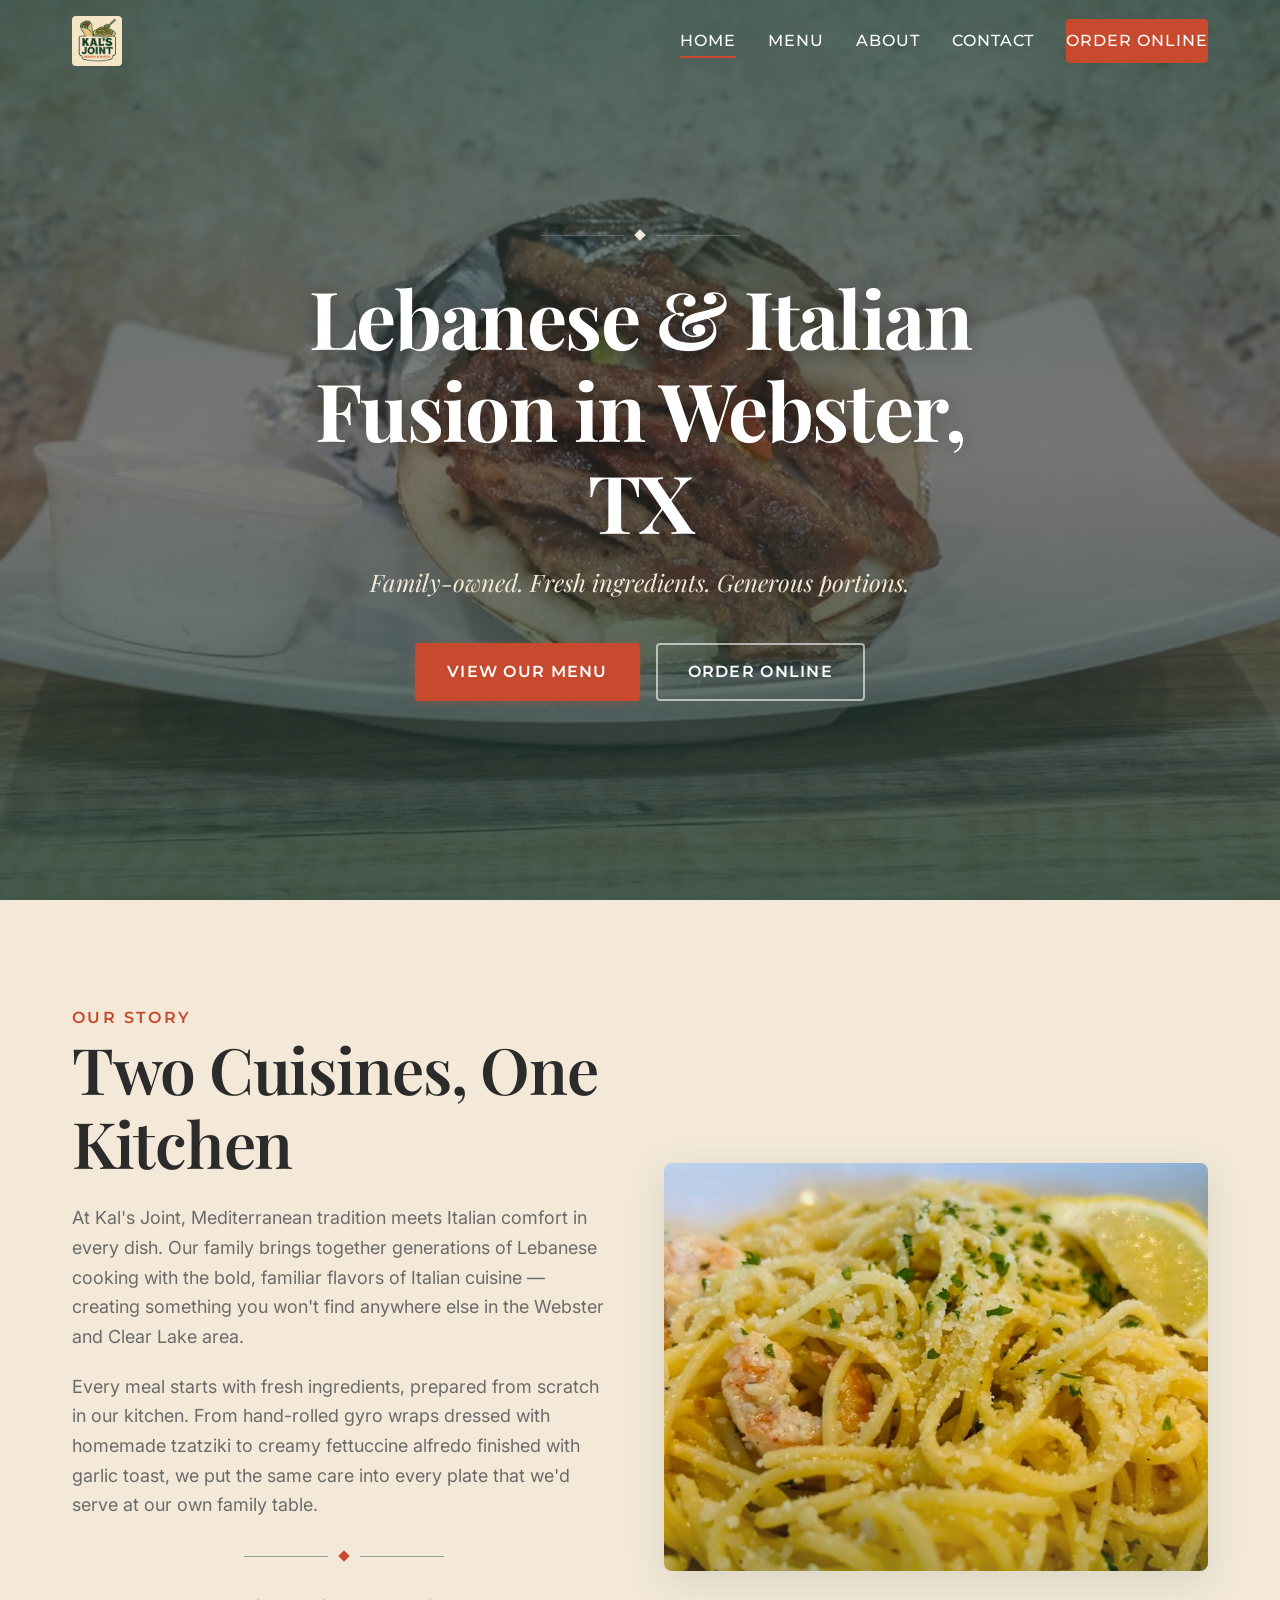
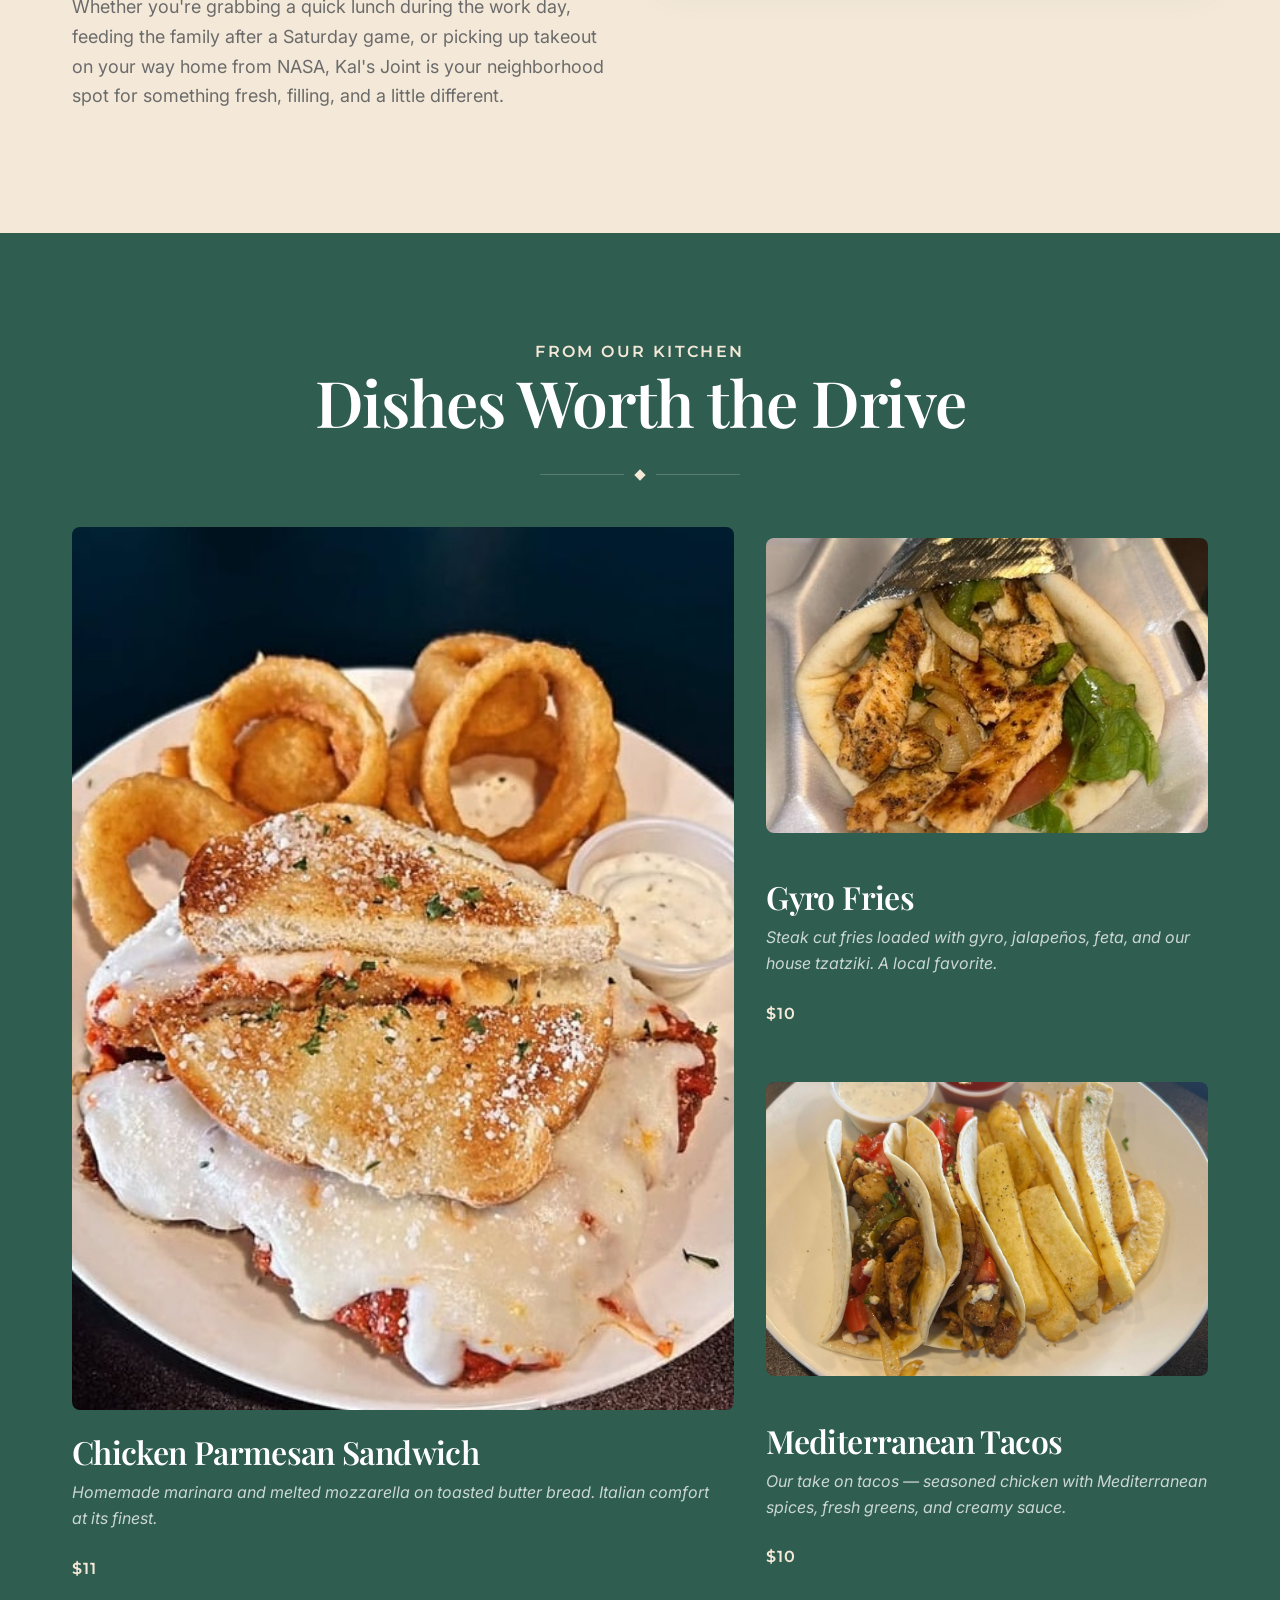
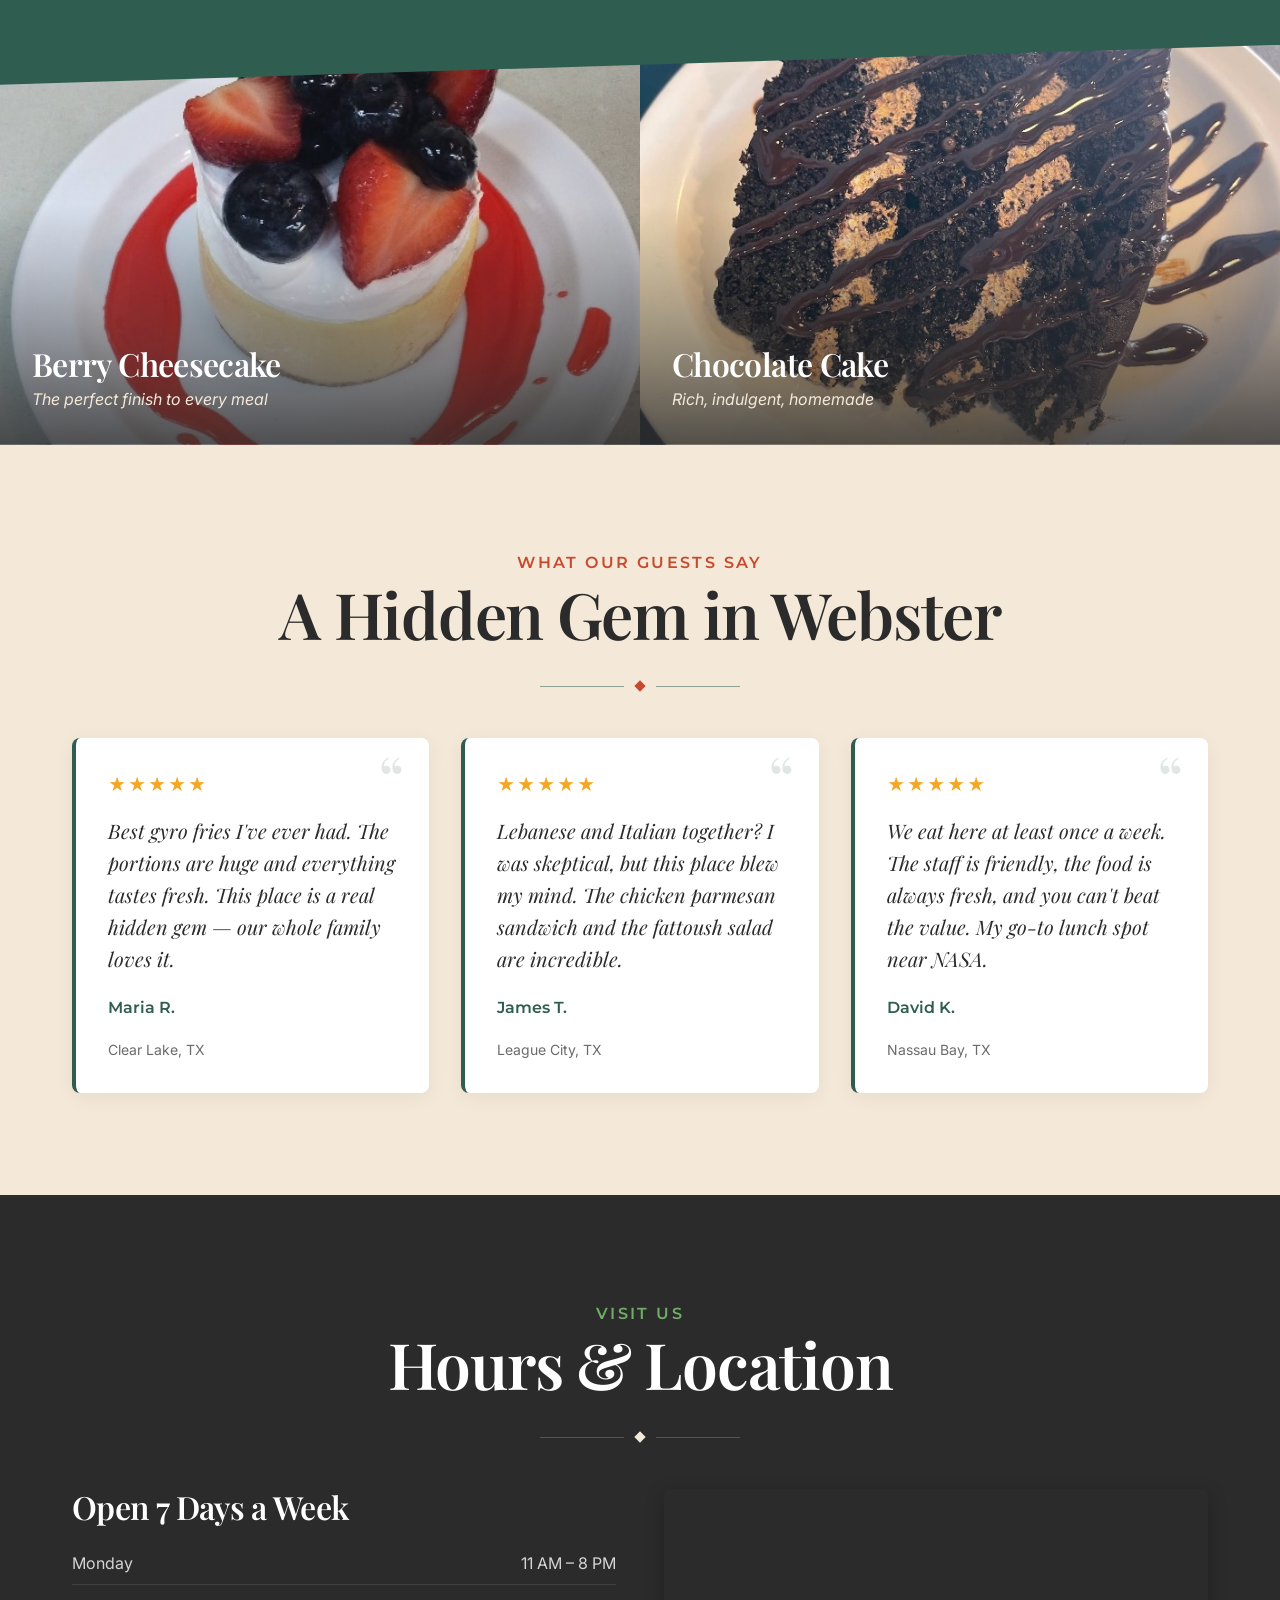
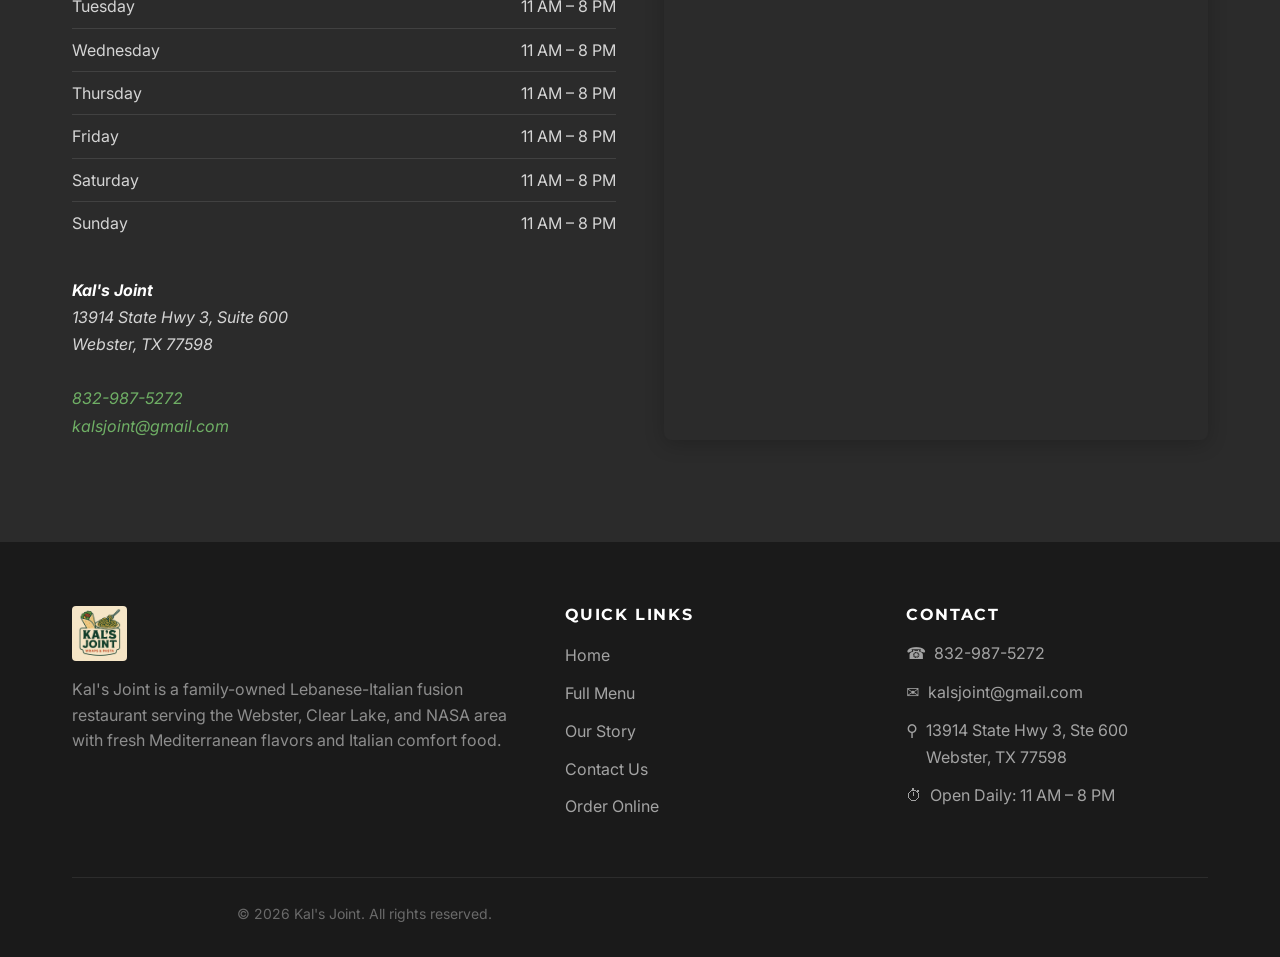
==== index.html @ 42f20104 "Initial build: Kal's Joint restaurant website Full multi-page site for Kal's Joint — a Lebanese-Ital" ====
<!DOCTYPE html>
<html lang="en">
<head>
  <meta charset="UTF-8">
  <meta name="viewport" content="width=device-width, initial-scale=1.0">
  <title>Kal's Joint | Lebanese & Italian Fusion - Webster, TX</title>
  <meta name="description" content="Kal's Joint is a family-owned Lebanese-Italian fusion restaurant in Webster, TX serving fresh Mediterranean wraps, pasta, gyro plates, and more. Open daily 11AM-8PM.">
  <meta name="robots" content="index, follow">
  <link rel="canonical" href="https://kalsjoint.com/">

  <!-- Open Graph -->
  <meta property="og:type" content="website">
  <meta property="og:title" content="Kal's Joint | Lebanese & Italian Fusion - Webster, TX">
  <meta property="og:description" content="Family-owned Lebanese-Italian fusion restaurant in Webster, TX. Fresh Mediterranean flavors and Italian comfort food. Open daily 11AM-8PM.">
  <meta property="og:image" content="images/food-5.jpg">
  <meta property="og:url" content="https://kalsjoint.com/">
  <meta property="og:site_name" content="Kal's Joint">

  <!-- Twitter Card -->
  <meta name="twitter:card" content="summary_large_image">
  <meta name="twitter:title" content="Kal's Joint | Lebanese & Italian Fusion - Webster, TX">
  <meta name="twitter:description" content="Family-owned Lebanese-Italian fusion restaurant in Webster, TX. Fresh Mediterranean flavors and Italian comfort food.">
  <meta name="twitter:image" content="images/food-5.jpg">

  <!-- Preload hero image -->
  <link rel="preload" as="image" href="images/food-5.jpg">

  <link rel="stylesheet" href="css/styles.css">

  <!-- Schema: Restaurant -->
  <script type="application/ld+json">
  {
    "@context": "https://schema.org",
    "@type": "Restaurant",
    "name": "Kal's Joint",
    "description": "Family-owned Lebanese-Italian fusion restaurant serving fresh Mediterranean wraps, pasta, gyro plates, and Italian comfort food in Webster, TX.",
    "url": "https://kalsjoint.com",
    "telephone": "+18329875272",
    "email": "kalsjoint@gmail.com",
    "servesCuisine": ["Lebanese", "Italian", "Mediterranean"],
    "address": {
      "@type": "PostalAddress",
      "streetAddress": "13914 State Hwy 3, Suite 600",
      "addressLocality": "Webster",
      "addressRegion": "TX",
      "postalCode": "77598",
      "addressCountry": "US"
    },
    "geo": {
      "@type": "GeoCoordinates",
      "latitude": "29.5297",
      "longitude": "-95.1187"
    },
    "areaServed": ["Webster", "Clear Lake", "League City", "Friendswood", "Nassau Bay", "Seabrook", "Kemah"],
    "openingHoursSpecification": [
      {
        "@type": "OpeningHoursSpecification",
        "dayOfWeek": ["Monday", "Tuesday", "Wednesday", "Thursday", "Friday", "Saturday", "Sunday"],
        "opens": "11:00",
        "closes": "20:00"
      }
    ],
    "priceRange": "$$",
    "image": "images/food-5.jpg"
  }
  </script>
</head>
<body>

  <a href="#main" class="skip-link">Skip to main content</a>

  <!-- NAVIGATION -->
  <header class="site-header" role="banner">
    <div class="container">
      <nav class="nav-inner" aria-label="Main navigation">
        <a href="index.html" class="nav-logo">
          <img src="images/logo.jpg" alt="Kal's Joint logo" width="50" height="50">
        </a>
        <div class="nav-links" id="navLinks">
          <a href="index.html" class="active">Home</a>
          <a href="menu.html">Menu</a>
          <a href="about.html">About</a>
          <a href="contact.html">Contact</a>
          <a href="#" class="nav-cta">Order Online</a>
        </div>
        <button class="nav-toggle" id="navToggle" aria-label="Toggle navigation menu" aria-expanded="false">
          <span></span>
        </button>
      </nav>
    </div>
  </header>
  <div class="nav-overlay" id="navOverlay"></div>

  <main id="main">

    <!-- HERO -->
    <section class="hero" aria-label="Welcome to Kal's Joint">
      <div class="hero-bg" style="background-image: url('images/food-5.jpg');" role="img" aria-label="Gyro wrap from Kal's Joint"></div>
      <div class="hero-content">
        <div class="ornament ornament--light" aria-hidden="true">
          <div class="ornament-diamond"></div>
        </div>
        <h1>Lebanese &amp; Italian Fusion in Webster, TX</h1>
        <p class="hero-tagline">Family-owned. Fresh ingredients. Generous portions.</p>
        <div class="hero-buttons">
          <a href="menu.html" class="btn btn-primary">View Our Menu</a>
          <a href="#" class="btn btn-secondary">Order Online</a>
        </div>
      </div>
    </section>

    <!-- TWO CUISINES, ONE KITCHEN -->
    <section class="section-cream section-textured" aria-labelledby="two-cuisines-heading">
      <div class="container">
        <div class="two-cuisines-grid reveal">
          <div class="two-cuisines-text">
            <span class="section-subtitle">Our Story</span>
            <h2 id="two-cuisines-heading">Two Cuisines, One Kitchen</h2>
            <p>At Kal's Joint, Mediterranean tradition meets Italian comfort in every dish. Our family brings together generations of Lebanese cooking with the bold, familiar flavors of Italian cuisine — creating something you won't find anywhere else in the Webster and Clear Lake area.</p>
            <p>Every meal starts with fresh ingredients, prepared from scratch in our kitchen. From hand-rolled gyro wraps dressed with homemade tzatziki to creamy fettuccine alfredo finished with garlic toast, we put the same care into every plate that we'd serve at our own family table.</p>
            <div class="ornament" aria-hidden="true">
              <div class="ornament-diamond"></div>
            </div>
            <p>Whether you're grabbing a quick lunch during the work day, feeding the family after a Saturday game, or picking up takeout on your way home from NASA, Kal's Joint is your neighborhood spot for something fresh, filling, and a little different.</p>
          </div>
          <div class="two-cuisines-image">
            <img src="images/food-7.jpg" alt="Creamy pasta dish showcasing Kal's Joint Italian fusion cuisine" width="600" height="450" loading="lazy">
          </div>
        </div>
      </div>
    </section>

    <!-- FEATURED DISHES -->
    <section class="section-dark" aria-labelledby="featured-heading">
      <div class="container">
        <div class="section-head" style="text-align: center;">
          <span class="section-subtitle">From Our Kitchen</span>
          <h2 id="featured-heading">Dishes Worth the Drive</h2>
          <div class="ornament ornament--light" aria-hidden="true">
            <div class="ornament-diamond"></div>
          </div>
        </div>
        <div class="featured-dishes">
          <!-- Large featured dish -->
          <article class="featured-dish reveal">
            <div class="featured-dish-image">
              <img src="images/food-4.jpg" alt="Chicken parmesan sandwich with homemade marinara and melted mozzarella on butter bread" width="700" height="500" loading="lazy">
            </div>
            <div class="featured-dish-info">
              <h3>Chicken Parmesan Sandwich</h3>
              <p>Homemade marinara and melted mozzarella on toasted butter bread. Italian comfort at its finest.</p>
              <span class="featured-dish-price">$11</span>
            </div>
          </article>
          <!-- Smaller dishes -->
          <article class="featured-dish reveal">
            <div class="featured-dish-image">
              <img src="images/food-6.jpg" alt="Gyro fries topped with lamb and beef, jalapeños, feta cheese and tzatziki sauce" width="500" height="350" loading="lazy">
            </div>
            <div class="featured-dish-info">
              <h3>Gyro Fries</h3>
              <p>Steak cut fries loaded with gyro, jalapeños, feta, and our house tzatziki. A local favorite.</p>
              <span class="featured-dish-price">$10</span>
            </div>
          </article>
          <article class="featured-dish reveal">
            <div class="featured-dish-image">
              <img src="images/food-1.jpg" alt="Chicken tacos with fresh toppings from Kal's Joint" width="500" height="350" loading="lazy">
            </div>
            <div class="featured-dish-info">
              <h3>Mediterranean Tacos</h3>
              <p>Our take on tacos — seasoned chicken with Mediterranean spices, fresh greens, and creamy sauce.</p>
              <span class="featured-dish-price">$10</span>
            </div>
          </article>
        </div>
      </div>
    </section>

    <!-- DESSERT CALLOUT BANNER -->
    <section class="dessert-banner section-diagonal-top" aria-labelledby="dessert-heading">
      <h2 id="dessert-heading" class="visually-hidden" style="position:absolute;width:1px;height:1px;overflow:hidden;clip:rect(0,0,0,0);">Desserts at Kal's Joint</h2>
      <div class="dessert-banner-inner">
        <div class="dessert-card">
          <img src="images/dessert-1.jpg" alt="Berry cheesecake with fresh strawberries and blueberry topping" width="600" height="400" loading="lazy">
          <div class="dessert-card-overlay">
            <h3>Berry Cheesecake</h3>
            <p>The perfect finish to every meal</p>
          </div>
        </div>
        <div class="dessert-card">
          <img src="images/dessert-2.jpg" alt="Rich chocolate layer cake with chocolate frosting" width="600" height="400" loading="lazy">
          <div class="dessert-card-overlay">
            <h3>Chocolate Cake</h3>
            <p>Rich, indulgent, homemade</p>
          </div>
        </div>
      </div>
    </section>

    <!-- REVIEWS -->
    <section class="section-cream section-textured" aria-labelledby="reviews-heading">
      <div class="container">
        <div class="section-head" style="text-align: center;">
          <span class="section-subtitle">What Our Guests Say</span>
          <h2 id="reviews-heading">A Hidden Gem in Webster</h2>
          <div class="ornament" aria-hidden="true">
            <div class="ornament-diamond"></div>
          </div>
        </div>
        <div class="reviews-grid">
          <article class="review-card reveal">
            <div class="review-stars" aria-label="5 out of 5 stars">
              <span class="review-star" aria-hidden="true">&#9733;</span>
              <span class="review-star" aria-hidden="true">&#9733;</span>
              <span class="review-star" aria-hidden="true">&#9733;</span>
              <span class="review-star" aria-hidden="true">&#9733;</span>
              <span class="review-star" aria-hidden="true">&#9733;</span>
            </div>
            <p class="review-text">Best gyro fries I've ever had. The portions are huge and everything tastes fresh. This place is a real hidden gem — our whole family loves it.</p>
            <p class="review-author">Maria R.</p>
            <p class="review-location">Clear Lake, TX</p>
          </article>
          <article class="review-card reveal">
            <div class="review-stars" aria-label="5 out of 5 stars">
              <span class="review-star" aria-hidden="true">&#9733;</span>
              <span class="review-star" aria-hidden="true">&#9733;</span>
              <span class="review-star" aria-hidden="true">&#9733;</span>
              <span class="review-star" aria-hidden="true">&#9733;</span>
              <span class="review-star" aria-hidden="true">&#9733;</span>
            </div>
            <p class="review-text">Lebanese and Italian together? I was skeptical, but this place blew my mind. The chicken parmesan sandwich and the fattoush salad are incredible.</p>
            <p class="review-author">James T.</p>
            <p class="review-location">League City, TX</p>
          </article>
          <article class="review-card reveal">
            <div class="review-stars" aria-label="5 out of 5 stars">
              <span class="review-star" aria-hidden="true">&#9733;</span>
              <span class="review-star" aria-hidden="true">&#9733;</span>
              <span class="review-star" aria-hidden="true">&#9733;</span>
              <span class="review-star" aria-hidden="true">&#9733;</span>
              <span class="review-star" aria-hidden="true">&#9733;</span>
            </div>
            <p class="review-text">We eat here at least once a week. The staff is friendly, the food is always fresh, and you can't beat the value. My go-to lunch spot near NASA.</p>
            <p class="review-author">David K.</p>
            <p class="review-location">Nassau Bay, TX</p>
          </article>
        </div>
      </div>
    </section>

    <!-- HOURS & LOCATION -->
    <section class="section-charcoal" aria-labelledby="location-heading">
      <div class="container">
        <div class="section-head" style="text-align: center;">
          <span class="section-subtitle">Visit Us</span>
          <h2 id="location-heading">Hours &amp; Location</h2>
          <div class="ornament ornament--light" aria-hidden="true">
            <div class="ornament-diamond"></div>
          </div>
        </div>
        <div class="location-grid reveal">
          <div class="location-info">
            <h3>Open 7 Days a Week</h3>
            <div class="hours-list">
              <div class="hours-item">
                <span>Monday</span>
                <time datetime="11:00/20:00">11 AM – 8 PM</time>
              </div>
              <div class="hours-item">
                <span>Tuesday</span>
                <time datetime="11:00/20:00">11 AM – 8 PM</time>
              </div>
              <div class="hours-item">
                <span>Wednesday</span>
                <time datetime="11:00/20:00">11 AM – 8 PM</time>
              </div>
              <div class="hours-item">
                <span>Thursday</span>
                <time datetime="11:00/20:00">11 AM – 8 PM</time>
              </div>
              <div class="hours-item">
                <span>Friday</span>
                <time datetime="11:00/20:00">11 AM – 8 PM</time>
              </div>
              <div class="hours-item">
                <span>Saturday</span>
                <time datetime="11:00/20:00">11 AM – 8 PM</time>
              </div>
              <div class="hours-item">
                <span>Sunday</span>
                <time datetime="11:00/20:00">11 AM – 8 PM</time>
              </div>
            </div>
            <address class="location-address">
              <strong style="color: #fff;">Kal's Joint</strong><br>
              13914 State Hwy 3, Suite 600<br>
              Webster, TX 77598<br><br>
              <a href="tel:+18329875272">832-987-5272</a><br>
              <a href="mailto:kalsjoint@gmail.com">kalsjoint@gmail.com</a>
            </address>
          </div>
          <div class="location-map">
            <iframe
              src="https://www.google.com/maps/embed?pb=!1m18!1m12!1m3!1d3473.5!2d-95.1187!3d29.5297!2m3!1f0!2f0!3f0!3m2!1i1024!2i768!4f13.1!3m3!1m2!1s0x0%3A0x0!2zMjnCsDMxJzQ3LjAiTiA5NcKwMDcnMDcuMyJX!5e0!3m2!1sen!2sus!4v1"
              allowfullscreen=""
              loading="lazy"
              referrerpolicy="no-referrer-when-downgrade"
              title="Kal's Joint location on Google Maps">
            </iframe>
          </div>
        </div>
      </div>
    </section>

  </main>

  <!-- FOOTER -->
  <footer class="site-footer" role="contentinfo">
    <div class="container">
      <div class="footer-grid">
        <div class="footer-brand">
          <img src="images/logo.jpg" alt="Kal's Joint logo" width="55" height="55">
          <p>Kal's Joint is a family-owned Lebanese-Italian fusion restaurant serving the Webster, Clear Lake, and NASA area with fresh Mediterranean flavors and Italian comfort food.</p>
        </div>
        <div>
          <h4 class="footer-heading">Quick Links</h4>
          <ul class="footer-links">
            <li><a href="index.html">Home</a></li>
            <li><a href="menu.html">Full Menu</a></li>
            <li><a href="about.html">Our Story</a></li>
            <li><a href="contact.html">Contact Us</a></li>
            <li><a href="#">Order Online</a></li>
          </ul>
        </div>
        <div>
          <h4 class="footer-heading">Contact</h4>
          <div class="footer-contact-item">
            <span>&#9742;</span>
            <a href="tel:+18329875272">832-987-5272</a>
          </div>
          <div class="footer-contact-item">
            <span>&#9993;</span>
            <a href="mailto:kalsjoint@gmail.com">kalsjoint@gmail.com</a>
          </div>
          <div class="footer-contact-item">
            <span>&#9906;</span>
            <span>13914 State Hwy 3, Ste 600<br>Webster, TX 77598</span>
          </div>
          <div class="footer-contact-item">
            <span>&#9201;</span>
            <span>Open Daily: 11 AM – 8 PM</span>
          </div>
        </div>
      </div>
      <div class="footer-bottom">
        <p>&copy; 2026 Kal's Joint. All rights reserved.</p>
      </div>
    </div>
  </footer>

  <script src="js/main.js" defer></script>
</body>
</html>
---- css/styles.css ----
/* ============================================
   DESIGN DECISIONS — Kal's Joint
   ============================================
   Typography:  Playfair Display (display/headings) + Inter (body) + Montserrat (nav/buttons)
                Client brand fonts — Playfair Display is the primary visual driver.
                Module C permits a third decorative font for restaurant personality.

   Signature:   Mediterranean ornamental divider — a thin horizontal rule with a
                small rotated diamond (lozenge) in the center, rendered in olive green
                and tomato rust. Evokes Mediterranean tile work. Appears between
                major sections and as a decorative element in headers and menus.

   Rhythm:      Section 1 (Hero): Full-bleed food photo, dark gradient overlay with green tint
                Section 2 (Two Cuisines): Warm cream bg with subtle dot texture, editorial two-col
                Section 3 (Featured Dishes): Dark olive green bg, asymmetric editorial layout
                Section 4 (Dessert Callout): Full-bleed image banner, diagonal clip-path top edge
                Section 5 (Reviews): Light cream bg, large serif quotes, subtle texture
                Section 6 (Hours & Location): Dark charcoal bg with green accents, map embed
                Section 7 (Footer): Darkest shade, multi-column

   Hero:        Photo overlay — full-bleed food-5.jpg, gradient overlay with
                Mediterranean green tint, center-aligned text (Module C permits
                center-aligned short text for atmosphere), two differentiated CTAs

   Colors:      Dominant: #2F5D50 (olive green — dark sections, hero tint, footer)
                Supporting: #F4E9D8 (warm cream — light section backgrounds)
                Accent: #C74A2E (tomato rust — CTAs, highlights, links only)
                Supporting: #6FAF65 (herb green — small accents, hover states)
                Text: #2B2B2B (charcoal — never pure black)
   ============================================ */

/* ----------------------------------------
   GOOGLE FONTS
   ---------------------------------------- */
@import url('https://fonts.googleapis.com/css2?family=Inter:wght@400;500;600&family=Montserrat:wght@500;600;700&family=Playfair+Display:ital,wght@0,400;0,600;0,700;1,400;1,600&display=swap');

/* ----------------------------------------
   CUSTOM PROPERTIES
   ---------------------------------------- */
:root {
  /* Brand colors */
  --color-primary: #2F5D50;
  --color-primary-dark: #1E3F36;
  --color-primary-light: #3A7566;
  --color-secondary: #F4E9D8;
  --color-secondary-dark: #E8D8C0;
  --color-accent: #C74A2E;
  --color-accent-dark: #A83D25;
  --color-herb: #6FAF65;
  --color-dark: #2B2B2B;
  --color-light: #FAF7F2;
  --color-gray: #6B6B6B;
  --color-bg-alt: #F0E4D0;

  /* Typography scale (clamp responsive) */
  --text-xs: clamp(0.75rem, 0.7rem + 0.25vw, 0.875rem);
  --text-sm: clamp(0.875rem, 0.8rem + 0.35vw, 1rem);
  --text-base: clamp(1rem, 0.9rem + 0.5vw, 1.125rem);
  --text-lg: clamp(1.125rem, 1rem + 0.6vw, 1.25rem);
  --text-xl: clamp(1.25rem, 1.1rem + 0.75vw, 1.5rem);
  --text-2xl: clamp(1.5rem, 1.2rem + 1.5vw, 2rem);
  --text-3xl: clamp(2rem, 1.5rem + 2.5vw, 3rem);
  --text-4xl: clamp(2.5rem, 1.8rem + 3.5vw, 4rem);
  --text-5xl: clamp(3rem, 2rem + 4vw, 5rem);

  /* Font families */
  --font-display: 'Playfair Display', Georgia, serif;
  --font-body: 'Inter', system-ui, sans-serif;
  --font-nav: 'Montserrat', system-ui, sans-serif;

  /* Spacing */
  --section-pad: clamp(60px, 8vw, 120px);
  --container-width: 1200px;
  --container-pad: clamp(1.25rem, 4vw, 2rem);
}

/* ----------------------------------------
   RESET & BASE
   ---------------------------------------- */
*,
*::before,
*::after {
  box-sizing: border-box;
  margin: 0;
  padding: 0;
}

html {
  scroll-behavior: smooth;
  -webkit-text-size-adjust: 100%;
}

body {
  font-family: var(--font-body);
  font-size: var(--text-base);
  font-weight: 400;
  line-height: 1.65;
  color: var(--color-dark);
  background-color: var(--color-light);
  overflow-x: hidden;
  -webkit-font-smoothing: antialiased;
  -moz-osx-font-smoothing: grayscale;
}

img {
  max-width: 100%;
  height: auto;
  display: block;
}

a {
  color: var(--color-accent);
  text-decoration: none;
  transition: color 0.25s ease;
}

a:hover {
  color: var(--color-accent-dark);
}

button {
  cursor: pointer;
  border: none;
  font-family: var(--font-nav);
}

ul, ol {
  list-style: none;
}

/* ----------------------------------------
   SKIP LINK (Accessibility)
   ---------------------------------------- */
.skip-link {
  position: absolute;
  top: -100%;
  left: 1rem;
  background: var(--color-primary);
  color: #fff;
  padding: 0.75rem 1.5rem;
  border-radius: 0 0 4px 4px;
  z-index: 10000;
  font-family: var(--font-nav);
  font-size: var(--text-sm);
  font-weight: 600;
}

.skip-link:focus {
  top: 0;
}

/* ----------------------------------------
   TYPOGRAPHY
   ---------------------------------------- */
h1, h2, h3, h4, h5, h6 {
  font-family: var(--font-display);
  color: var(--color-dark);
  line-height: 1.15;
  letter-spacing: -0.02em;
  font-weight: 700;
}

h1 {
  font-size: var(--text-5xl);
}

h2 {
  font-size: var(--text-4xl);
  font-weight: 600;
}

h3 {
  font-size: var(--text-2xl);
  font-weight: 600;
}

h4 {
  font-size: var(--text-xl);
  font-weight: 600;
}

p {
  max-width: 65ch;
  margin-bottom: 1em;
}

p:last-child {
  margin-bottom: 0;
}

.section-subtitle {
  font-size: var(--text-sm);
  font-family: var(--font-nav);
  font-weight: 600;
  text-transform: uppercase;
  letter-spacing: 0.15em;
  color: var(--color-accent);
  margin-bottom: 0.75rem;
}

/* ----------------------------------------
   CONTAINER
   ---------------------------------------- */
.container {
  width: 100%;
  max-width: var(--container-width);
  margin: 0 auto;
  padding: 0 var(--container-pad);
}

/* ----------------------------------------
   BUTTONS
   ---------------------------------------- */
.btn {
  display: inline-flex;
  align-items: center;
  justify-content: center;
  font-family: var(--font-nav);
  font-weight: 600;
  font-size: var(--text-sm);
  padding: 1rem 2rem;
  border-radius: 4px;
  transition: all 0.3s ease;
  text-transform: uppercase;
  letter-spacing: 0.08em;
  min-height: 48px;
  min-width: 44px;
}

.btn-primary {
  background: var(--color-accent);
  color: #fff;
  box-shadow: 0 2px 8px rgba(199, 74, 46, 0.3);
}

.btn-primary:hover {
  background: var(--color-accent-dark);
  color: #fff;
  transform: translateY(-2px);
  box-shadow: 0 4px 16px rgba(199, 74, 46, 0.4);
}

.btn-secondary {
  background: transparent;
  color: #fff;
  border: 2px solid rgba(255, 255, 255, 0.6);
  padding: calc(1rem - 2px) calc(2rem - 2px);
}

.btn-secondary:hover {
  background: rgba(255, 255, 255, 0.1);
  border-color: #fff;
  color: #fff;
}

.btn-dark {
  background: var(--color-primary);
  color: #fff;
}

.btn-dark:hover {
  background: var(--color-primary-dark);
  color: #fff;
  transform: translateY(-2px);
}

.btn-outline {
  background: transparent;
  color: var(--color-accent);
  border: 2px solid var(--color-accent);
  padding: calc(1rem - 2px) calc(2rem - 2px);
}

.btn-outline:hover {
  background: var(--color-accent);
  color: #fff;
}

/* ----------------------------------------
   ORNAMENTAL DIVIDER (Visual Signature)
   Mediterranean-inspired decorative rule
   with diamond lozenge center
   ---------------------------------------- */
.ornament {
  display: flex;
  align-items: center;
  justify-content: center;
  gap: 0.75rem;
  margin: 2rem auto;
  width: 100%;
  max-width: 200px;
}

.ornament::before,
.ornament::after {
  content: '';
  flex: 1;
  height: 1px;
  background: var(--color-primary);
  opacity: 0.5;
}

.ornament-diamond {
  width: 8px;
  height: 8px;
  background: var(--color-accent);
  transform: rotate(45deg);
  flex-shrink: 0;
}

.ornament--light::before,
.ornament--light::after {
  background: rgba(255, 255, 255, 0.4);
}

.ornament--light .ornament-diamond {
  background: var(--color-secondary);
}

/* Ornament used as section separator */
.section-ornament {
  padding: 0;
  margin: 0 auto;
  position: relative;
  z-index: 2;
}

/* ----------------------------------------
   NAVIGATION
   ---------------------------------------- */
.site-header {
  position: fixed;
  top: 0;
  left: 0;
  right: 0;
  z-index: 1000;
  padding: 1rem 0;
  transition: all 0.35s ease;
}

.site-header.scrolled {
  background: rgba(30, 63, 54, 0.97);
  backdrop-filter: blur(10px);
  padding: 0.6rem 0;
  box-shadow: 0 2px 20px rgba(0, 0, 0, 0.15);
}

.nav-inner {
  display: flex;
  align-items: center;
  justify-content: space-between;
}

.nav-logo img {
  height: 50px;
  width: auto;
  border-radius: 4px;
}

.site-header.scrolled .nav-logo img {
  height: 40px;
}

.nav-links {
  display: flex;
  align-items: center;
  gap: 2rem;
}

.nav-links a {
  font-family: var(--font-nav);
  font-size: var(--text-sm);
  font-weight: 500;
  color: #fff;
  text-transform: uppercase;
  letter-spacing: 0.06em;
  position: relative;
  padding: 0.25rem 0;
}

.nav-links a::after {
  content: '';
  position: absolute;
  bottom: 0;
  left: 0;
  width: 0;
  height: 2px;
  background: var(--color-accent);
  transition: width 0.3s ease;
}

.nav-links a:hover::after,
.nav-links a.active::after {
  width: 100%;
}

.nav-links a:hover {
  color: #fff;
}

.nav-cta {
  font-family: var(--font-nav);
  font-size: var(--text-xs);
  font-weight: 700;
  color: #fff;
  background: var(--color-accent);
  padding: 0.65rem 1.25rem;
  border-radius: 4px;
  text-transform: uppercase;
  letter-spacing: 0.08em;
  transition: all 0.3s ease;
  min-height: 44px;
  display: inline-flex;
  align-items: center;
}

.nav-cta:hover {
  background: var(--color-accent-dark);
  color: #fff;
  transform: translateY(-1px);
}

/* Mobile hamburger */
.nav-toggle {
  display: none;
  background: none;
  border: none;
  cursor: pointer;
  padding: 0.5rem;
  z-index: 1001;
  min-width: 44px;
  min-height: 44px;
  align-items: center;
  justify-content: center;
}

.nav-toggle span {
  display: block;
  width: 24px;
  height: 2px;
  background: #fff;
  transition: all 0.3s ease;
  position: relative;
}

.nav-toggle span::before,
.nav-toggle span::after {
  content: '';
  position: absolute;
  width: 24px;
  height: 2px;
  background: #fff;
  transition: all 0.3s ease;
}

.nav-toggle span::before {
  top: -7px;
}

.nav-toggle span::after {
  top: 7px;
}

.nav-toggle.active span {
  background: transparent;
}

.nav-toggle.active span::before {
  top: 0;
  transform: rotate(45deg);
}

.nav-toggle.active span::after {
  top: 0;
  transform: rotate(-45deg);
}

/* ----------------------------------------
   HERO
   ---------------------------------------- */
.hero {
  position: relative;
  min-height: 100vh;
  display: flex;
  align-items: center;
  justify-content: center;
  text-align: center;
  overflow: hidden;
}

.hero-bg {
  position: absolute;
  inset: 0;
  background-size: cover;
  background-position: center;
  background-repeat: no-repeat;
}

.hero-bg::after {
  content: '';
  position: absolute;
  inset: 0;
  background: linear-gradient(
    180deg,
    rgba(30, 63, 54, 0.75) 0%,
    rgba(43, 43, 43, 0.6) 50%,
    rgba(30, 63, 54, 0.8) 100%
  );
}

.hero-content {
  position: relative;
  z-index: 2;
  max-width: 800px;
  padding: 0 var(--container-pad);
}

.hero h1 {
  color: #fff;
  margin-bottom: 1rem;
  text-shadow: 0 2px 20px rgba(0, 0, 0, 0.3);
}

.hero-tagline {
  font-family: var(--font-display);
  font-style: italic;
  font-size: var(--text-xl);
  color: var(--color-secondary);
  margin-bottom: 2.5rem;
  font-weight: 400;
}

.hero-buttons {
  display: flex;
  gap: 1rem;
  justify-content: center;
  flex-wrap: wrap;
}

/* Sub-page hero (shorter) */
.hero--sub {
  min-height: 50vh;
  padding-top: 80px;
}

.hero--sub .hero-bg::after {
  background: linear-gradient(
    180deg,
    rgba(30, 63, 54, 0.8) 0%,
    rgba(43, 43, 43, 0.65) 100%
  );
}

/* ----------------------------------------
   SECTIONS (general)
   ---------------------------------------- */
section {
  padding: var(--section-pad) 0;
  position: relative;
}

.section-head {
  margin-bottom: 3rem;
}

.section-head p {
  font-size: var(--text-sm);
  color: var(--color-gray);
  margin-top: 0.5rem;
}

/* Dark section base */
.section-dark {
  background: var(--color-primary);
  color: #fff;
}

.section-dark h2,
.section-dark h3,
.section-dark h4 {
  color: #fff;
}

.section-dark p {
  color: rgba(255, 255, 255, 0.85);
}

.section-dark .section-subtitle {
  color: var(--color-secondary);
}

/* Warm cream section */
.section-cream {
  background: var(--color-secondary);
}

/* Textured section (dot pattern) */
.section-textured {
  position: relative;
}

.section-textured::before {
  content: '';
  position: absolute;
  inset: 0;
  background-image: radial-gradient(circle, var(--color-primary) 0.5px, transparent 0.5px);
  background-size: 24px 24px;
  opacity: 0.03;
  pointer-events: none;
}

/* Charcoal dark section */
.section-charcoal {
  background: var(--color-dark);
  color: #fff;
}

.section-charcoal h2,
.section-charcoal h3,
.section-charcoal h4 {
  color: #fff;
}

.section-charcoal p {
  color: rgba(255, 255, 255, 0.8);
}

.section-charcoal .section-subtitle {
  color: var(--color-herb);
}

/* ----------------------------------------
   DIAGONAL CLIP-PATH SECTION EDGE
   (Non-rectangular edge requirement)
   ---------------------------------------- */
.section-diagonal-top {
  clip-path: polygon(0 40px, 100% 0, 100% 100%, 0 100%);
  padding-top: calc(var(--section-pad) + 40px);
  margin-top: -40px;
}

/* ----------------------------------------
   TWO CUISINES SECTION
   ---------------------------------------- */
.two-cuisines-grid {
  display: grid;
  grid-template-columns: 1fr;
  gap: 2rem;
  align-items: center;
}

.two-cuisines-text h2 {
  margin-bottom: 1.5rem;
}

.two-cuisines-text p {
  color: var(--color-gray);
  margin-bottom: 1.25rem;
}

.two-cuisines-image {
  position: relative;
  border-radius: 8px;
  overflow: hidden;
  box-shadow: 0 10px 40px rgba(47, 93, 80, 0.15);
}

.two-cuisines-image::after {
  content: '';
  position: absolute;
  bottom: 0;
  left: 0;
  right: 0;
  height: 30%;
  background: linear-gradient(transparent, rgba(47, 93, 80, 0.2));
}

.two-cuisines-image img {
  width: 100%;
  height: 100%;
  object-fit: cover;
  aspect-ratio: 4 / 3;
}

/* ----------------------------------------
   FEATURED DISHES (asymmetric editorial)
   ---------------------------------------- */
.featured-dishes {
  display: grid;
  grid-template-columns: 1fr;
  gap: 3rem;
}

.featured-dish {
  display: grid;
  grid-template-columns: 1fr;
  gap: 1.5rem;
  align-items: center;
}

.featured-dish-image {
  border-radius: 8px;
  overflow: hidden;
  position: relative;
}

.featured-dish-image img {
  width: 100%;
  aspect-ratio: 3 / 2;
  object-fit: cover;
  transition: transform 0.5s ease;
}

.featured-dish:hover .featured-dish-image img {
  transform: scale(1.03);
}

.featured-dish-info h3 {
  color: #fff;
  margin-bottom: 0.5rem;
}

.featured-dish-info p {
  color: rgba(255, 255, 255, 0.75);
  font-size: var(--text-sm);
  font-style: italic;
}

.featured-dish-price {
  font-family: var(--font-nav);
  font-size: var(--text-sm);
  font-weight: 600;
  color: var(--color-secondary);
  display: inline-block;
  margin-top: 0.5rem;
  letter-spacing: 0.05em;
}

/* ----------------------------------------
   DESSERT CALLOUT BANNER
   ---------------------------------------- */
.dessert-banner {
  position: relative;
  padding: 0;
  overflow: hidden;
}

.dessert-banner-inner {
  display: grid;
  grid-template-columns: 1fr;
  min-height: 350px;
}

.dessert-card {
  position: relative;
  overflow: hidden;
  min-height: 250px;
}

.dessert-card img {
  width: 100%;
  height: 100%;
  object-fit: cover;
  position: absolute;
  inset: 0;
}

.dessert-card-overlay {
  position: absolute;
  inset: 0;
  background: linear-gradient(transparent 40%, rgba(43, 43, 43, 0.8));
  display: flex;
  flex-direction: column;
  justify-content: flex-end;
  padding: 2rem;
}

.dessert-card-overlay h3 {
  color: #fff;
  font-size: var(--text-2xl);
  margin-bottom: 0.25rem;
}

.dessert-card-overlay p {
  color: var(--color-secondary);
  font-style: italic;
  font-size: var(--text-sm);
}

/* ----------------------------------------
   REVIEWS
   ---------------------------------------- */
.reviews-grid {
  display: grid;
  grid-template-columns: 1fr;
  gap: 2rem;
}

.review-card {
  background: #fff;
  border-radius: 8px;
  padding: 2rem;
  box-shadow: 0 4px 20px rgba(0, 0, 0, 0.06);
  border-left: 4px solid var(--color-primary);
  position: relative;
}

.review-card::before {
  content: '\201C';
  font-family: var(--font-display);
  font-size: 4rem;
  color: var(--color-primary);
  opacity: 0.15;
  position: absolute;
  top: 0.5rem;
  right: 1.5rem;
  line-height: 1;
}

.review-stars {
  display: flex;
  gap: 2px;
  margin-bottom: 1rem;
}

.review-star {
  color: #F5A623;
  font-size: 1.1rem;
}

.review-text {
  font-family: var(--font-display);
  font-style: italic;
  font-size: var(--text-lg);
  line-height: 1.6;
  color: var(--color-dark);
  margin-bottom: 1.25rem;
}

.review-author {
  font-family: var(--font-nav);
  font-size: var(--text-sm);
  font-weight: 600;
  color: var(--color-primary);
}

.review-location {
  font-size: var(--text-xs);
  color: var(--color-gray);
  margin-top: 0.15rem;
}

/* ----------------------------------------
   HOURS & LOCATION
   ---------------------------------------- */
.location-grid {
  display: grid;
  grid-template-columns: 1fr;
  gap: 3rem;
}

.location-info h3 {
  color: #fff;
  margin-bottom: 1rem;
}

.hours-list {
  margin-bottom: 2rem;
}

.hours-item {
  display: flex;
  justify-content: space-between;
  padding: 0.5rem 0;
  border-bottom: 1px solid rgba(255, 255, 255, 0.1);
  font-size: var(--text-sm);
  color: rgba(255, 255, 255, 0.8);
}

.hours-item:last-child {
  border-bottom: none;
}

.location-address {
  color: rgba(255, 255, 255, 0.8);
  font-size: var(--text-sm);
  line-height: 1.7;
}

.location-address a {
  color: var(--color-herb);
}

.location-address a:hover {
  color: #fff;
}

.location-map {
  border-radius: 8px;
  overflow: hidden;
  box-shadow: 0 4px 20px rgba(0, 0, 0, 0.2);
  min-height: 300px;
}

.location-map iframe {
  width: 100%;
  height: 100%;
  min-height: 300px;
  border: 0;
}

/* ----------------------------------------
   FOOTER
   ---------------------------------------- */
.site-footer {
  background: #1A1A1A;
  color: rgba(255, 255, 255, 0.7);
  padding: 4rem 0 2rem;
}

.footer-grid {
  display: grid;
  grid-template-columns: 1fr;
  gap: 2.5rem;
  margin-bottom: 3rem;
}

.footer-brand img {
  height: 55px;
  width: auto;
  margin-bottom: 1rem;
  border-radius: 4px;
}

.footer-brand p {
  font-size: var(--text-sm);
  color: rgba(255, 255, 255, 0.5);
  line-height: 1.6;
}

.footer-heading {
  font-family: var(--font-nav);
  font-size: var(--text-sm);
  font-weight: 700;
  color: #fff;
  text-transform: uppercase;
  letter-spacing: 0.1em;
  margin-bottom: 1rem;
}

.footer-links li {
  margin-bottom: 0.5rem;
}

.footer-links a {
  color: rgba(255, 255, 255, 0.6);
  font-size: var(--text-sm);
  transition: color 0.25s ease;
}

.footer-links a:hover {
  color: var(--color-accent);
}

.footer-contact-item {
  display: flex;
  align-items: flex-start;
  gap: 0.5rem;
  margin-bottom: 0.75rem;
  font-size: var(--text-sm);
  color: rgba(255, 255, 255, 0.6);
}

.footer-contact-item a {
  color: rgba(255, 255, 255, 0.6);
}

.footer-contact-item a:hover {
  color: var(--color-accent);
}

.footer-bottom {
  border-top: 1px solid rgba(255, 255, 255, 0.08);
  padding-top: 1.5rem;
  text-align: center;
  font-size: var(--text-xs);
  color: rgba(255, 255, 255, 0.35);
}

/* ----------------------------------------
   MENU PAGE
   ---------------------------------------- */
.menu-nav {
  position: sticky;
  top: 70px;
  z-index: 100;
  background: rgba(250, 247, 242, 0.97);
  backdrop-filter: blur(8px);
  border-bottom: 1px solid rgba(47, 93, 80, 0.1);
  padding: 0.75rem 0;
  overflow-x: auto;
  -webkit-overflow-scrolling: touch;
}

.menu-nav-inner {
  display: flex;
  gap: 0.5rem;
  min-width: max-content;
  padding: 0 var(--container-pad);
  max-width: var(--container-width);
  margin: 0 auto;
}

.menu-nav a {
  font-family: var(--font-nav);
  font-size: var(--text-xs);
  font-weight: 600;
  color: var(--color-gray);
  padding: 0.5rem 1rem;
  border-radius: 100px;
  white-space: nowrap;
  text-transform: uppercase;
  letter-spacing: 0.06em;
  transition: all 0.25s ease;
  min-height: 44px;
  display: inline-flex;
  align-items: center;
}

.menu-nav a:hover,
.menu-nav a.active {
  background: var(--color-primary);
  color: #fff;
}

.menu-section {
  padding-top: 2rem;
  scroll-margin-top: 140px;
}

.menu-section-header {
  position: relative;
  margin-bottom: 2rem;
  padding-bottom: 1rem;
  border-bottom: 2px solid var(--color-primary);
}

.menu-section-header h2 {
  font-size: var(--text-3xl);
  color: var(--color-primary);
}

.menu-section-note {
  font-size: var(--text-sm);
  font-style: italic;
  color: var(--color-gray);
  margin-top: 0.5rem;
}

.menu-items {
  display: grid;
  gap: 0;
}

.menu-item {
  display: flex;
  justify-content: space-between;
  align-items: baseline;
  padding: 1rem 0;
  border-bottom: 1px solid rgba(47, 93, 80, 0.08);
}

.menu-item:last-child {
  border-bottom: none;
}

.menu-item-info {
  flex: 1;
  padding-right: 1rem;
}

.menu-item-name {
  font-family: var(--font-display);
  font-size: var(--text-lg);
  font-weight: 600;
  color: var(--color-dark);
}

.menu-item-desc {
  font-size: var(--text-sm);
  color: var(--color-gray);
  margin-top: 0.2rem;
  max-width: 50ch;
}

.menu-item-price {
  font-family: var(--font-nav);
  font-size: var(--text-base);
  font-weight: 700;
  color: var(--color-primary);
  white-space: nowrap;
}

.menu-item-variants {
  font-size: var(--text-xs);
  color: var(--color-gray);
  margin-top: 0.25rem;
}

.menu-addons {
  background: var(--color-secondary);
  border-radius: 8px;
  padding: 1.25rem 1.5rem;
  margin-top: 1rem;
  margin-bottom: 1rem;
}

.menu-addons-title {
  font-family: var(--font-nav);
  font-weight: 700;
  font-size: var(--text-sm);
  text-transform: uppercase;
  letter-spacing: 0.08em;
  color: var(--color-primary);
  margin-bottom: 0.5rem;
}

.menu-addons-list {
  display: flex;
  flex-wrap: wrap;
  gap: 0.5rem 1.5rem;
  font-size: var(--text-sm);
  color: var(--color-gray);
}

.menu-section-image {
  border-radius: 8px;
  overflow: hidden;
  margin-bottom: 2rem;
  max-height: 280px;
}

.menu-section-image img {
  width: 100%;
  height: 100%;
  object-fit: cover;
}

/* Mobile sticky order button */
.mobile-order-bar {
  display: none;
  position: fixed;
  bottom: 0;
  left: 0;
  right: 0;
  z-index: 999;
  padding: 0.75rem var(--container-pad);
  background: rgba(30, 63, 54, 0.97);
  backdrop-filter: blur(8px);
  box-shadow: 0 -2px 10px rgba(0, 0, 0, 0.1);
}

.mobile-order-bar .btn {
  width: 100%;
}

/* ----------------------------------------
   ABOUT PAGE
   ---------------------------------------- */
.about-story {
  display: grid;
  grid-template-columns: 1fr;
  gap: 3rem;
  align-items: center;
}

.about-story-text h2 {
  margin-bottom: 1.5rem;
}

.about-story-text p {
  color: var(--color-gray);
  margin-bottom: 1.25rem;
}

.about-image {
  border-radius: 8px;
  overflow: hidden;
  box-shadow: 0 10px 40px rgba(47, 93, 80, 0.12);
}

.about-image img {
  width: 100%;
  object-fit: cover;
  aspect-ratio: 4 / 3;
}

/* Values section */
.values-grid {
  display: grid;
  grid-template-columns: 1fr;
  gap: 2rem;
}

.value-item {
  display: flex;
  align-items: flex-start;
  gap: 1.25rem;
  padding: 1.5rem;
  background: rgba(255, 255, 255, 0.06);
  border-radius: 8px;
  border-left: 4px solid var(--color-accent);
}

.value-number {
  font-family: var(--font-display);
  font-size: var(--text-3xl);
  font-weight: 700;
  color: var(--color-accent);
  opacity: 0.4;
  line-height: 1;
  flex-shrink: 0;
}

.value-content h3 {
  color: #fff;
  font-size: var(--text-xl);
  margin-bottom: 0.4rem;
}

.value-content p {
  font-size: var(--text-sm);
  color: rgba(255, 255, 255, 0.7);
}

/* Phrase design element */
.brand-phrase {
  text-align: center;
  padding: 3rem 0;
}

.brand-phrase span {
  font-family: var(--font-display);
  font-size: var(--text-3xl);
  font-weight: 700;
  color: var(--color-primary);
  letter-spacing: -0.01em;
}

.brand-phrase .dot {
  display: inline-block;
  width: 8px;
  height: 8px;
  background: var(--color-accent);
  border-radius: 50%;
  margin: 0 1rem;
  vertical-align: middle;
}

/* ----------------------------------------
   CONTACT PAGE
   ---------------------------------------- */
.contact-grid {
  display: grid;
  grid-template-columns: 1fr;
  gap: 3rem;
}

.contact-form-card {
  background: #fff;
  border-radius: 8px;
  padding: 2.5rem 2rem;
  box-shadow: 0 8px 30px rgba(0, 0, 0, 0.08);
}

.contact-form-card h3 {
  margin-bottom: 1.5rem;
  color: var(--color-primary);
}

.form-group {
  margin-bottom: 1.25rem;
}

.form-group label {
  display: block;
  font-family: var(--font-nav);
  font-size: var(--text-sm);
  font-weight: 600;
  color: var(--color-dark);
  margin-bottom: 0.4rem;
}

.form-group label .required {
  color: var(--color-accent);
}

.form-group input,
.form-group textarea {
  width: 100%;
  padding: 0.8rem 1rem;
  border: 2px solid rgba(47, 93, 80, 0.15);
  border-radius: 4px;
  font-family: var(--font-body);
  font-size: var(--text-base);
  color: var(--color-dark);
  background: var(--color-light);
  transition: border-color 0.25s ease;
  min-height: 44px;
}

.form-group textarea {
  min-height: 130px;
  resize: vertical;
}

.form-group input:focus,
.form-group textarea:focus {
  outline: none;
  border-color: var(--color-primary);
  box-shadow: 0 0 0 3px rgba(47, 93, 80, 0.1);
}

.form-group input.error,
.form-group textarea.error {
  border-color: var(--color-accent);
}

.form-error {
  font-size: var(--text-xs);
  color: var(--color-accent);
  margin-top: 0.3rem;
  display: none;
}

.form-success {
  display: none;
  text-align: center;
  padding: 2rem;
}

.form-success-icon {
  font-size: 3rem;
  margin-bottom: 1rem;
}

.form-success h3 {
  color: var(--color-primary);
  margin-bottom: 0.5rem;
}

.form-success p {
  color: var(--color-gray);
  max-width: none;
}

.contact-details h3 {
  margin-bottom: 1.5rem;
}

.contact-item {
  display: flex;
  align-items: flex-start;
  gap: 1rem;
  margin-bottom: 1.5rem;
}

.contact-item-icon {
  width: 40px;
  height: 40px;
  background: var(--color-primary);
  border-radius: 50%;
  display: flex;
  align-items: center;
  justify-content: center;
  flex-shrink: 0;
  color: #fff;
  font-size: 1rem;
}

.contact-item-content {
  font-size: var(--text-sm);
  color: var(--color-gray);
}

.contact-item-content strong {
  display: block;
  color: var(--color-dark);
  font-family: var(--font-nav);
  font-weight: 600;
  margin-bottom: 0.15rem;
}

.contact-item-content a {
  color: var(--color-accent);
}

.contact-hours {
  margin-top: 2rem;
  padding: 1.5rem;
  background: var(--color-secondary);
  border-radius: 8px;
}

.contact-hours h4 {
  margin-bottom: 0.75rem;
  color: var(--color-primary);
}

/* ----------------------------------------
   RESPONSIVE — TABLET (768px)
   ---------------------------------------- */
@media (min-width: 768px) {
  .two-cuisines-grid {
    grid-template-columns: 1fr 1fr;
    gap: 3rem;
  }

  .featured-dishes {
    grid-template-columns: 1fr 1fr;
    gap: 2rem;
  }

  .featured-dishes .featured-dish:first-child {
    grid-column: 1 / -1;
  }

  .featured-dish:first-child .featured-dish-image img {
    aspect-ratio: 16 / 7;
  }

  .dessert-banner-inner {
    grid-template-columns: 1fr 1fr;
    min-height: 400px;
  }

  .reviews-grid {
    grid-template-columns: 1fr 1fr;
  }

  .reviews-grid .review-card:last-child {
    grid-column: 1 / -1;
    max-width: 50%;
    justify-self: center;
  }

  .location-grid {
    grid-template-columns: 1fr 1fr;
    gap: 3rem;
  }

  .footer-grid {
    grid-template-columns: 1.5fr 1fr 1fr;
  }

  .about-story {
    grid-template-columns: 1.1fr 0.9fr;
  }

  .values-grid {
    grid-template-columns: 1fr 1fr;
  }

  .contact-grid {
    grid-template-columns: 1.1fr 0.9fr;
  }

  .mobile-order-bar {
    display: none !important;
  }
}

/* ----------------------------------------
   RESPONSIVE — DESKTOP (1024px)
   ---------------------------------------- */
@media (min-width: 1024px) {
  .nav-toggle {
    display: none !important;
  }

  .nav-links {
    display: flex !important;
  }

  .featured-dishes {
    grid-template-columns: 1.2fr 0.8fr;
    gap: 2rem;
  }

  .featured-dishes .featured-dish:first-child {
    grid-column: 1;
    grid-row: 1 / 3;
  }

  .featured-dish:first-child .featured-dish-image img {
    aspect-ratio: 3 / 4;
    height: 100%;
  }

  .reviews-grid {
    grid-template-columns: repeat(3, 1fr);
  }

  .reviews-grid .review-card:last-child {
    grid-column: auto;
    max-width: none;
    justify-self: auto;
  }
}

/* ----------------------------------------
   RESPONSIVE — MOBILE (<768px)
   ---------------------------------------- */
@media (max-width: 767px) {
  .nav-toggle {
    display: flex;
  }

  .nav-links {
    display: none;
    position: fixed;
    top: 0;
    right: 0;
    bottom: 0;
    width: 280px;
    background: var(--color-primary-dark);
    flex-direction: column;
    padding: 5rem 2rem 2rem;
    gap: 0;
    box-shadow: -4px 0 20px rgba(0, 0, 0, 0.3);
  }

  .nav-links.open {
    display: flex;
  }

  .nav-links a {
    padding: 1rem 0;
    font-size: var(--text-base);
    border-bottom: 1px solid rgba(255, 255, 255, 0.08);
  }

  .nav-links a::after {
    display: none;
  }

  .nav-cta {
    margin-top: 1rem;
    text-align: center;
    justify-content: center;
  }

  .hero {
    min-height: 90vh;
  }

  .hero h1 {
    font-size: var(--text-3xl);
  }

  .mobile-order-bar {
    display: block;
  }

  .hero-buttons .btn {
    width: 100%;
    justify-content: center;
  }
}

/* ----------------------------------------
   SCROLL REVEAL ANIMATION
   ---------------------------------------- */
.reveal {
  opacity: 0;
  transform: translateY(30px);
  transition: opacity 0.7s ease, transform 0.7s ease;
}

.reveal.visible {
  opacity: 1;
  transform: translateY(0);
}

/* ----------------------------------------
   MOBILE NAV OVERLAY
   ---------------------------------------- */
.nav-overlay {
  display: none;
  position: fixed;
  inset: 0;
  background: rgba(0, 0, 0, 0.5);
  z-index: 999;
}

.nav-overlay.active {
  display: block;
}

/* ----------------------------------------
   PRINT STYLES
   ---------------------------------------- */
@media print {
  .site-header,
  .nav-toggle,
  .mobile-order-bar,
  .btn {
    display: none !important;
  }

  body {
    font-size: 12pt;
    color: #000;
  }

  section {
    padding: 1rem 0;
    page-break-inside: avoid;
  }
}
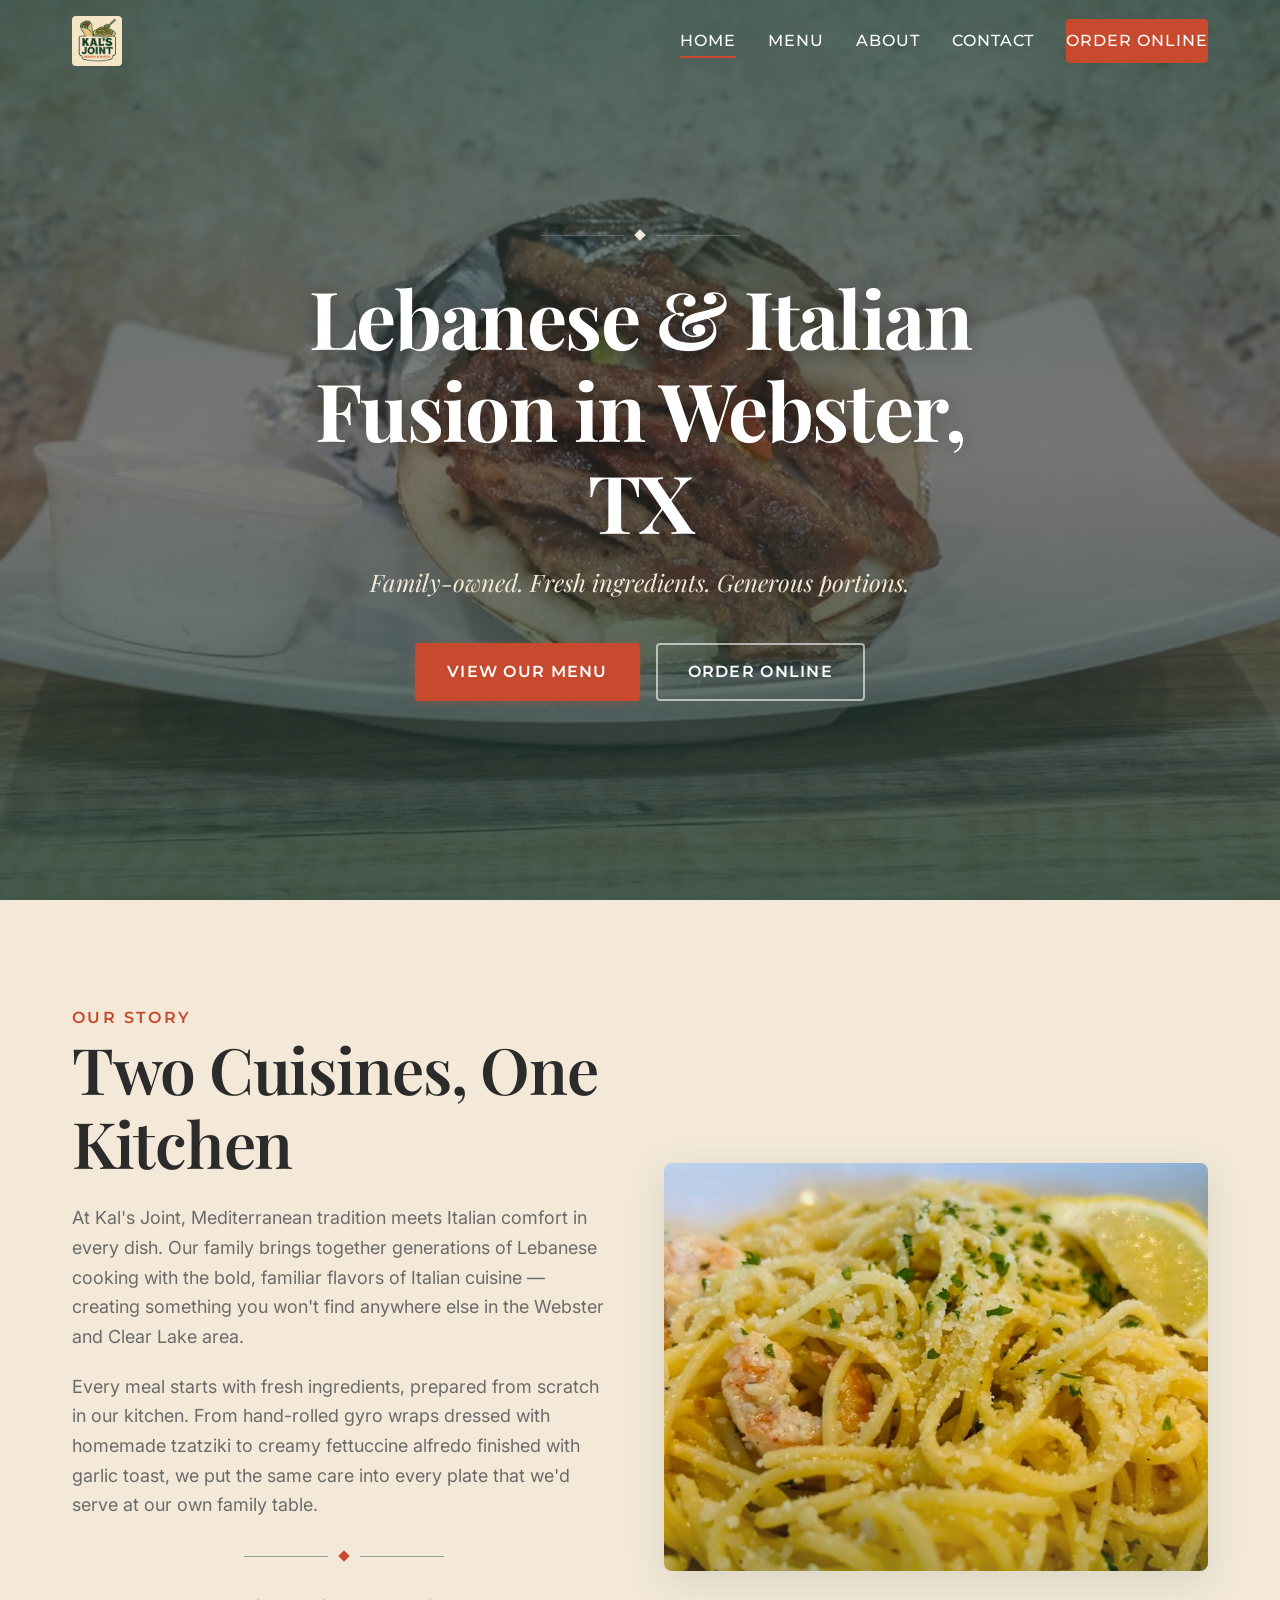
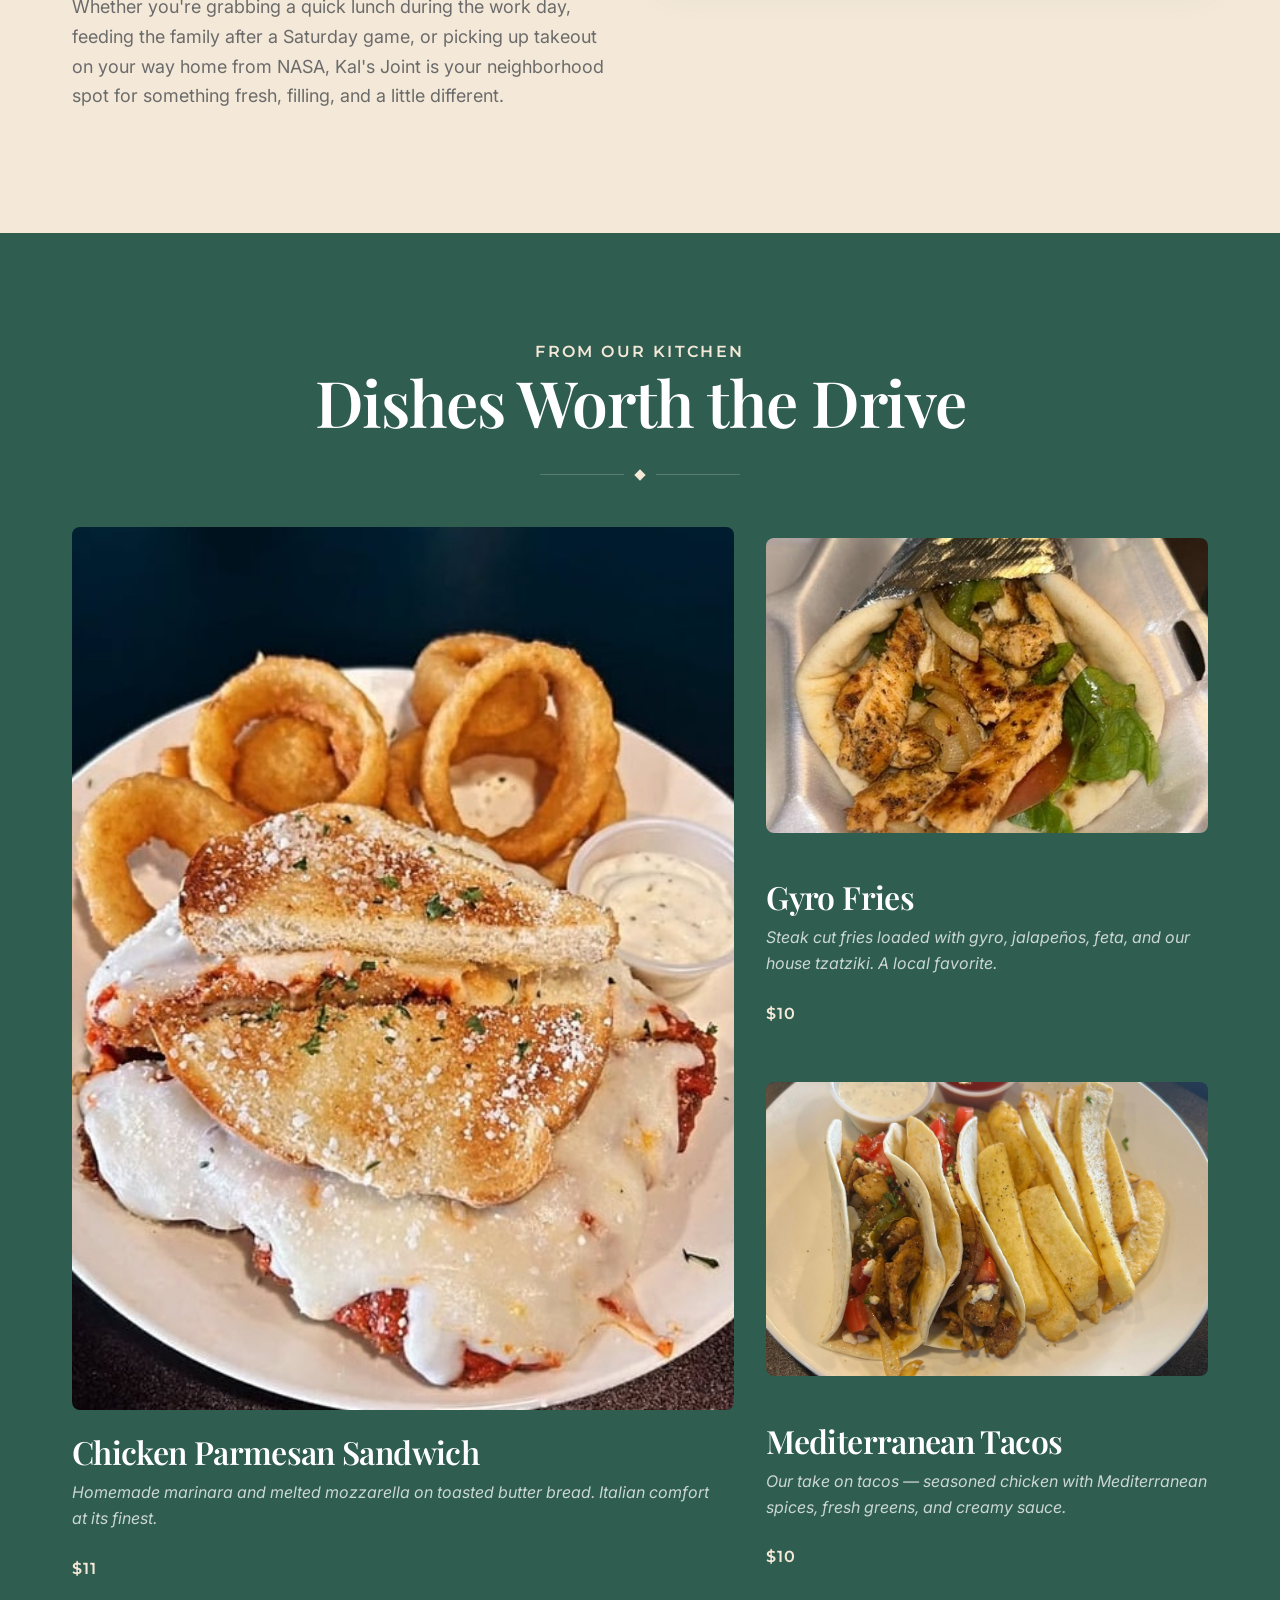
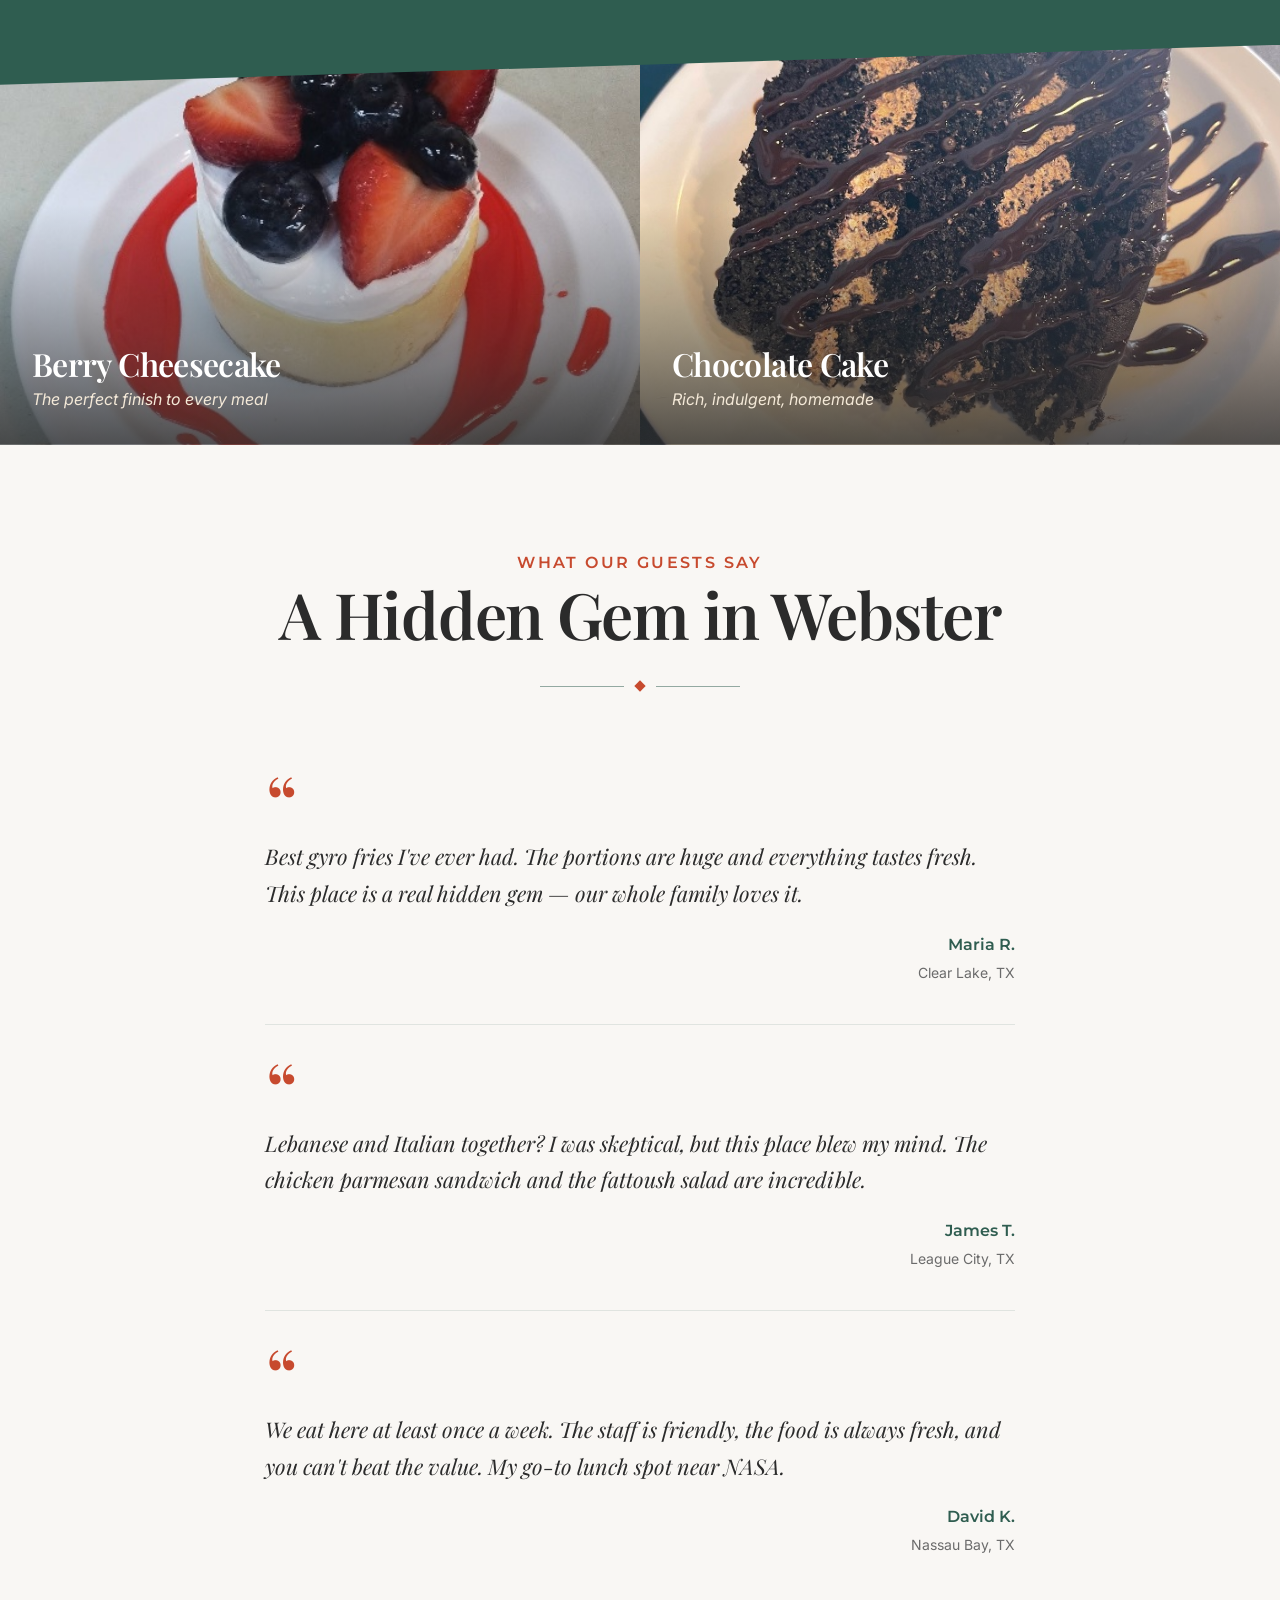
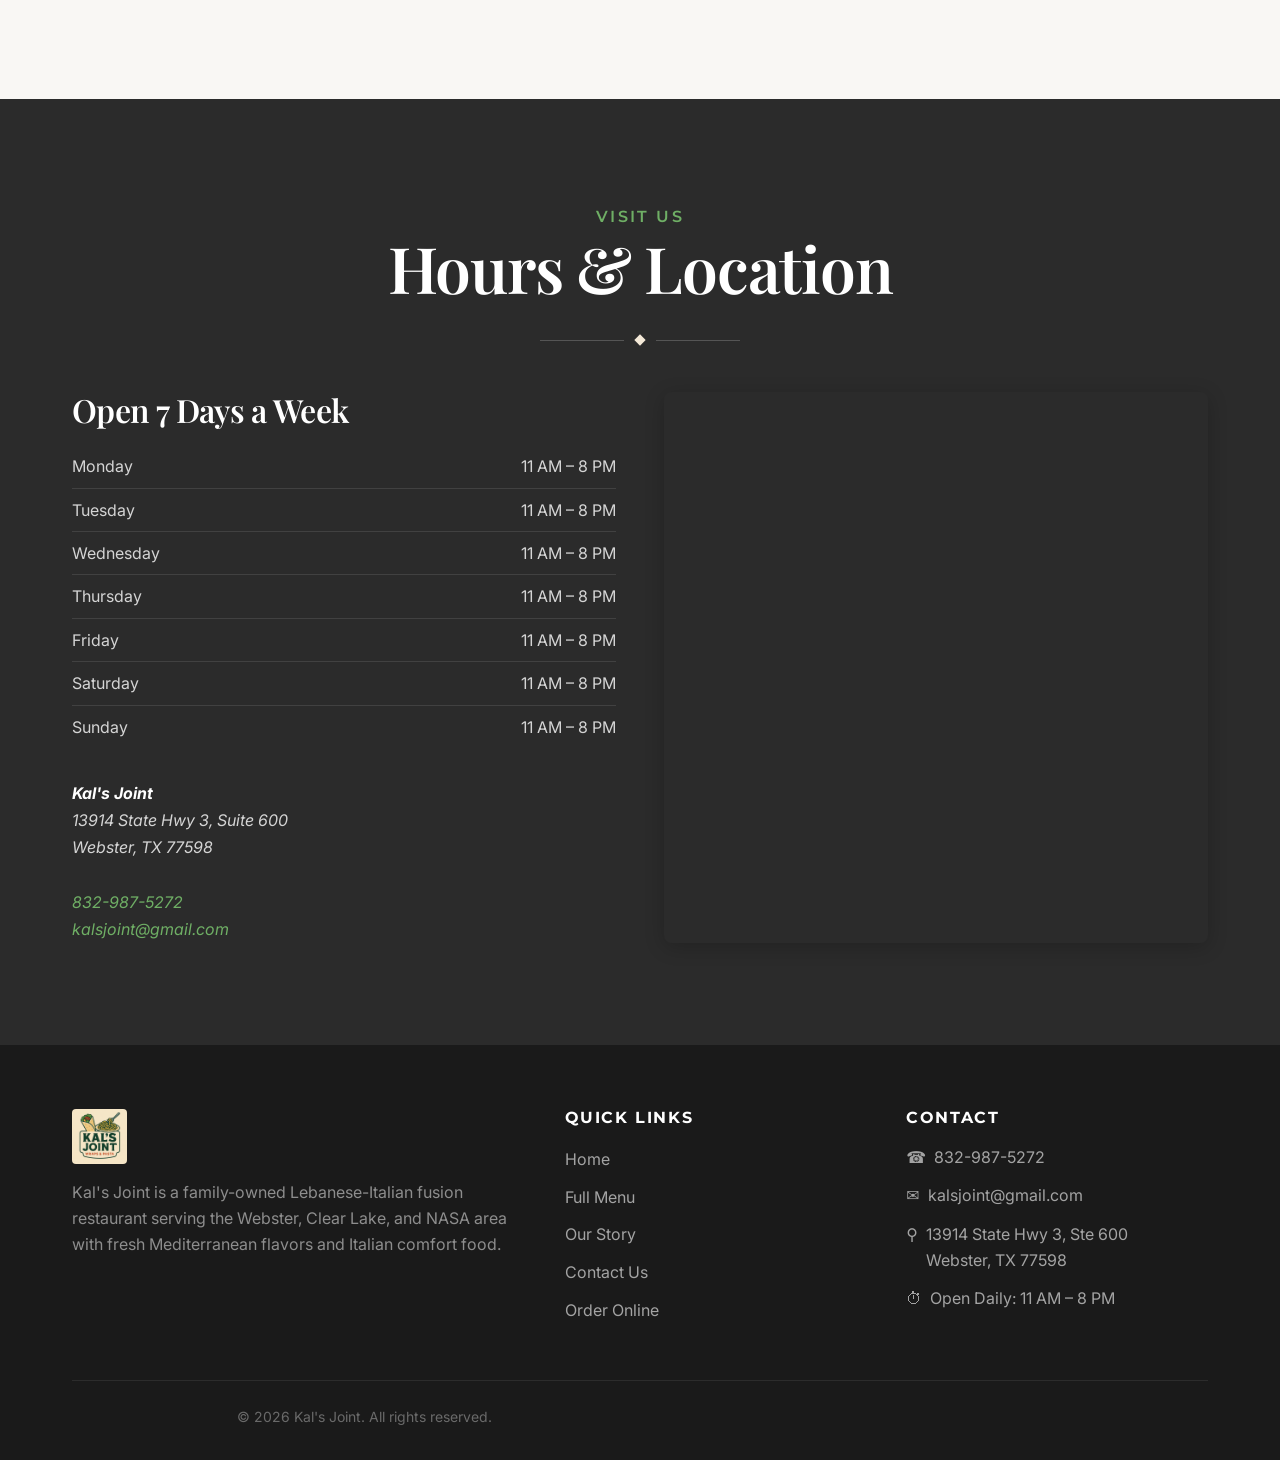
==== commit cd3508fb: "Replace reviews card grid with stacked editorial layout Removes banned card grid pattern (box shadow" ====
--- a/index.html
+++ b/index.html
@@ -199,7 +199,7 @@
     </section>
 
     <!-- REVIEWS -->
-    <section class="section-cream section-textured" aria-labelledby="reviews-heading">
+    <section class="section-reviews section-textured" aria-labelledby="reviews-heading">
       <div class="container">
         <div class="section-head" style="text-align: center;">
           <span class="section-subtitle">What Our Guests Say</span>
@@ -208,42 +208,32 @@
             <div class="ornament-diamond"></div>
           </div>
         </div>
-        <div class="reviews-grid">
-          <article class="review-card reveal">
-            <div class="review-stars" aria-label="5 out of 5 stars">
-              <span class="review-star" aria-hidden="true">&#9733;</span>
-              <span class="review-star" aria-hidden="true">&#9733;</span>
-              <span class="review-star" aria-hidden="true">&#9733;</span>
-              <span class="review-star" aria-hidden="true">&#9733;</span>
-              <span class="review-star" aria-hidden="true">&#9733;</span>
-            </div>
+        <div class="reviews-stack">
+          <article class="review-item reveal">
+            <span class="review-quote-mark" aria-hidden="true">&ldquo;</span>
             <p class="review-text">Best gyro fries I've ever had. The portions are huge and everything tastes fresh. This place is a real hidden gem — our whole family loves it.</p>
-            <p class="review-author">Maria R.</p>
-            <p class="review-location">Clear Lake, TX</p>
-          </article>
-          <article class="review-card reveal">
-            <div class="review-stars" aria-label="5 out of 5 stars">
-              <span class="review-star" aria-hidden="true">&#9733;</span>
-              <span class="review-star" aria-hidden="true">&#9733;</span>
-              <span class="review-star" aria-hidden="true">&#9733;</span>
-              <span class="review-star" aria-hidden="true">&#9733;</span>
-              <span class="review-star" aria-hidden="true">&#9733;</span>
-            </div>
+            <div class="review-attribution">
+              <span class="review-author">Maria R.</span>
+              <span class="review-location">Clear Lake, TX</span>
+            </div>
+          </article>
+          <hr class="review-divider" aria-hidden="true">
+          <article class="review-item reveal">
+            <span class="review-quote-mark" aria-hidden="true">&ldquo;</span>
             <p class="review-text">Lebanese and Italian together? I was skeptical, but this place blew my mind. The chicken parmesan sandwich and the fattoush salad are incredible.</p>
-            <p class="review-author">James T.</p>
-            <p class="review-location">League City, TX</p>
-          </article>
-          <article class="review-card reveal">
-            <div class="review-stars" aria-label="5 out of 5 stars">
-              <span class="review-star" aria-hidden="true">&#9733;</span>
-              <span class="review-star" aria-hidden="true">&#9733;</span>
-              <span class="review-star" aria-hidden="true">&#9733;</span>
-              <span class="review-star" aria-hidden="true">&#9733;</span>
-              <span class="review-star" aria-hidden="true">&#9733;</span>
-            </div>
+            <div class="review-attribution">
+              <span class="review-author">James T.</span>
+              <span class="review-location">League City, TX</span>
+            </div>
+          </article>
+          <hr class="review-divider" aria-hidden="true">
+          <article class="review-item reveal">
+            <span class="review-quote-mark" aria-hidden="true">&ldquo;</span>
             <p class="review-text">We eat here at least once a week. The staff is friendly, the food is always fresh, and you can't beat the value. My go-to lunch spot near NASA.</p>
-            <p class="review-author">David K.</p>
-            <p class="review-location">Nassau Bay, TX</p>
+            <div class="review-attribution">
+              <span class="review-author">David K.</span>
+              <span class="review-location">Nassau Bay, TX</span>
+            </div>
           </article>
         </div>
       </div>
--- a/css/styles.css
+++ b/css/styles.css
@@ -787,54 +787,45 @@
   font-size: var(--text-sm);
 }
 
-/* ----------------------------------------
-   REVIEWS
-   ---------------------------------------- */
-.reviews-grid {
-  display: grid;
-  grid-template-columns: 1fr;
-  gap: 2rem;
-}
-
-.review-card {
-  background: #fff;
-  border-radius: 8px;
-  padding: 2rem;
-  box-shadow: 0 4px 20px rgba(0, 0, 0, 0.06);
-  border-left: 4px solid var(--color-primary);
+/* Reviews section background */
+.section-reviews {
+  background: #F9F7F4;
+}
+
+/* ----------------------------------------
+   REVIEWS (stacked editorial layout)
+   ---------------------------------------- */
+.reviews-stack {
+  max-width: 750px;
+  margin: 0 auto;
+}
+
+.review-item {
+  padding: 2.5rem 0;
   position: relative;
 }
 
-.review-card::before {
-  content: '\201C';
+.review-quote-mark {
   font-family: var(--font-display);
-  font-size: 4rem;
-  color: var(--color-primary);
-  opacity: 0.15;
-  position: absolute;
-  top: 0.5rem;
-  right: 1.5rem;
-  line-height: 1;
-}
-
-.review-stars {
-  display: flex;
-  gap: 2px;
-  margin-bottom: 1rem;
-}
-
-.review-star {
-  color: #F5A623;
-  font-size: 1.1rem;
+  font-size: 5rem;
+  line-height: 0.6;
+  color: var(--color-accent);
+  display: block;
+  margin-bottom: 0.75rem;
 }
 
 .review-text {
   font-family: var(--font-display);
   font-style: italic;
-  font-size: var(--text-lg);
-  line-height: 1.6;
+  font-size: clamp(1.15rem, 1rem + 0.5vw, 1.35rem);
+  line-height: 1.7;
   color: var(--color-dark);
   margin-bottom: 1.25rem;
+  max-width: none;
+}
+
+.review-attribution {
+  text-align: right;
 }
 
 .review-author {
@@ -842,12 +833,21 @@
   font-size: var(--text-sm);
   font-weight: 600;
   color: var(--color-primary);
+  display: block;
 }
 
 .review-location {
   font-size: var(--text-xs);
   color: var(--color-gray);
+  display: block;
   margin-top: 0.15rem;
+}
+
+.review-divider {
+  border: none;
+  height: 1px;
+  background: rgba(47, 93, 80, 0.12);
+  margin: 0;
 }
 
 /* ----------------------------------------
@@ -1434,16 +1434,6 @@
     min-height: 400px;
   }
 
-  .reviews-grid {
-    grid-template-columns: 1fr 1fr;
-  }
-
-  .reviews-grid .review-card:last-child {
-    grid-column: 1 / -1;
-    max-width: 50%;
-    justify-self: center;
-  }
-
   .location-grid {
     grid-template-columns: 1fr 1fr;
     gap: 3rem;
@@ -1497,15 +1487,6 @@
     height: 100%;
   }
 
-  .reviews-grid {
-    grid-template-columns: repeat(3, 1fr);
-  }
-
-  .reviews-grid .review-card:last-child {
-    grid-column: auto;
-    max-width: none;
-    justify-self: auto;
-  }
 }
 
 /* ----------------------------------------
